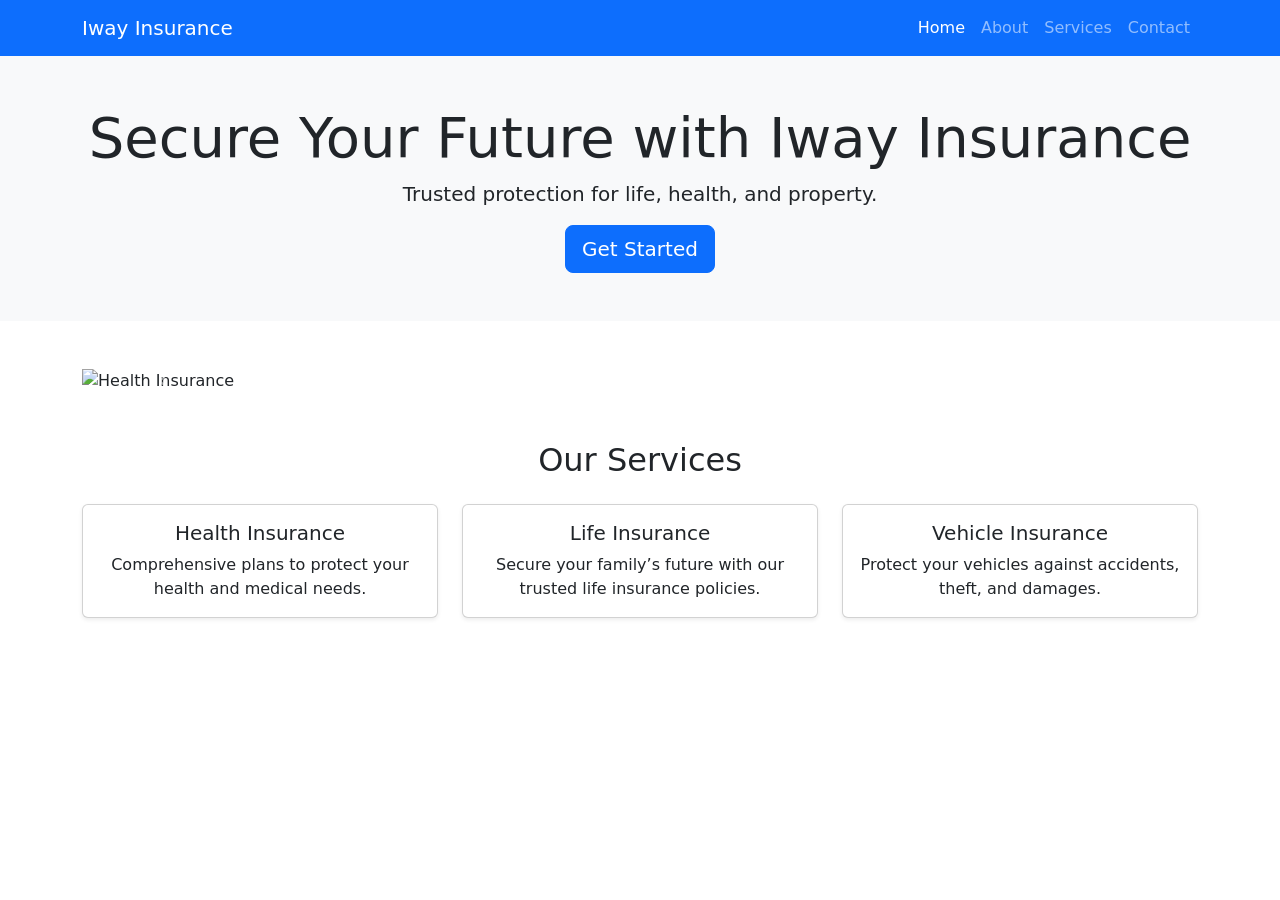
==== index.html @ 23e6f299 "Update index.html" ====
<!DOCTYPE html>
<html lang="en">

<head>
  <meta charset="UTF-8" />
  <meta name="viewport" content="width=device-width, initial-scale=1.0" />
  <title>Iway Insurance</title>
  <link href="https://cdn.jsdelivr.net/npm/bootstrap@5.3.2/dist/css/bootstrap.min.css" rel="stylesheet" />
</head>

<body>

  <!-- Navbar -->
  <nav class="navbar navbar-expand-lg navbar-dark bg-primary">
    <div class="container">
      <a class="navbar-brand" href="#">Iway Insurance</a>
      <button class="navbar-toggler" type="button" data-bs-toggle="collapse" data-bs-target="#navbarNav">
        <span class="navbar-toggler-icon"></span>
      </button>
      <div class="collapse navbar-collapse" id="navbarNav">
        <ul class="navbar-nav ms-auto">
          <li class="nav-item"><a class="nav-link active" href="#">Home</a></li>
          <li class="nav-item"><a class="nav-link" href="#">About</a></li>
          <li class="nav-item"><a class="nav-link" href="#">Services</a></li>
          <li class="nav-item"><a class="nav-link" href="#">Contact</a></li>
        </ul>
      </div>
    </div>
  </nav>

  <!-- Hero Section -->
  <header class="bg-light py-5 text-center">
    <div class="container">
      <h1 class="display-4">Secure Your Future with Iway Insurance</h1>
      <p class="lead">Trusted protection for life, health, and property.</p>
      <a href="#" class="btn btn-primary btn-lg">Get Started</a>
    </div>
  </header>

  <!-- Image Slider (Carousel) -->
  <section class="container my-5">
    <div id="insuranceCarousel" class="carousel slide" data-bs-ride="carousel">
      <div class="carousel-inner">
        <div class="carousel-item active">
          <img src="https://via.placeholder.com/1200x400?text=Health+Insurance" class="d-block w-100"
            alt="Health Insurance">
        </div>
        <div class="carousel-item">
          <img src="https://via.placeholder.com/1200x400?text=Life+Insurance" class="d-block w-100"
            alt="Life Insurance">
        </div>
        <div class="carousel-item">
          <img src="https://via.placeholder.com/1200x400?text=Vehicle+Insurance" class="d-block w-100"
            alt="Vehicle Insurance">
        </div>
      </div>
      <button class="carousel-control-prev" type="button" data-bs-target="#insuranceCarousel" data-bs-slide="prev">
        <span class="carousel-control-prev-icon"></span>
      </button>
      <button class="carousel-control-next" type="button" data-bs-target="#insuranceCarousel" data-bs-slide="next">
        <span class="carousel-control-next-icon"></span>
      </button>
    </div>
  </section>

  <!-- Services Section -->
  <section class="container my-5">
    <h2 class="text-center mb-4">Our Services</h2>
    <div class="row">
      <div class="col-md-4 mb-3">
        <div class="card shadow-sm h-100">
          <div class="card-body text-center">
            <h5 class="card-title">Health Insurance</h5>
            <p class="card-text">Comprehensive plans to protect your health and medical needs.</p>
          </div>
        </div>
      </div>
      <div class="col-md-4 mb-3">
        <div class="card shadow-sm h-100">
          <div class="card-body text-center">
            <h5 class="card-title">Life Insurance</h5>
            <p class="card-text">Secure your family’s future with our trusted life insurance policies.</p>
          </div>
        </div>
      </div>
      <div class="col-md-4 mb-3">
        <div class="card shadow-sm h-100">
          <div class="card-body text-center">
            <h5 class="card-title">Vehicle Insurance</h5>
            <p class="card-text">Protect your vehicles against accidents, theft, and damages.</p>
          </div>
        </div>
      </div>
    </div>
  </section>

  <!-- Bootstrap JS -->
  <script src="https://cdn.jsdelivr.net/npm/bootstrap@5.3.2/dist/js/bootstrap.bundle.min.js"></script>
</body>

</html>
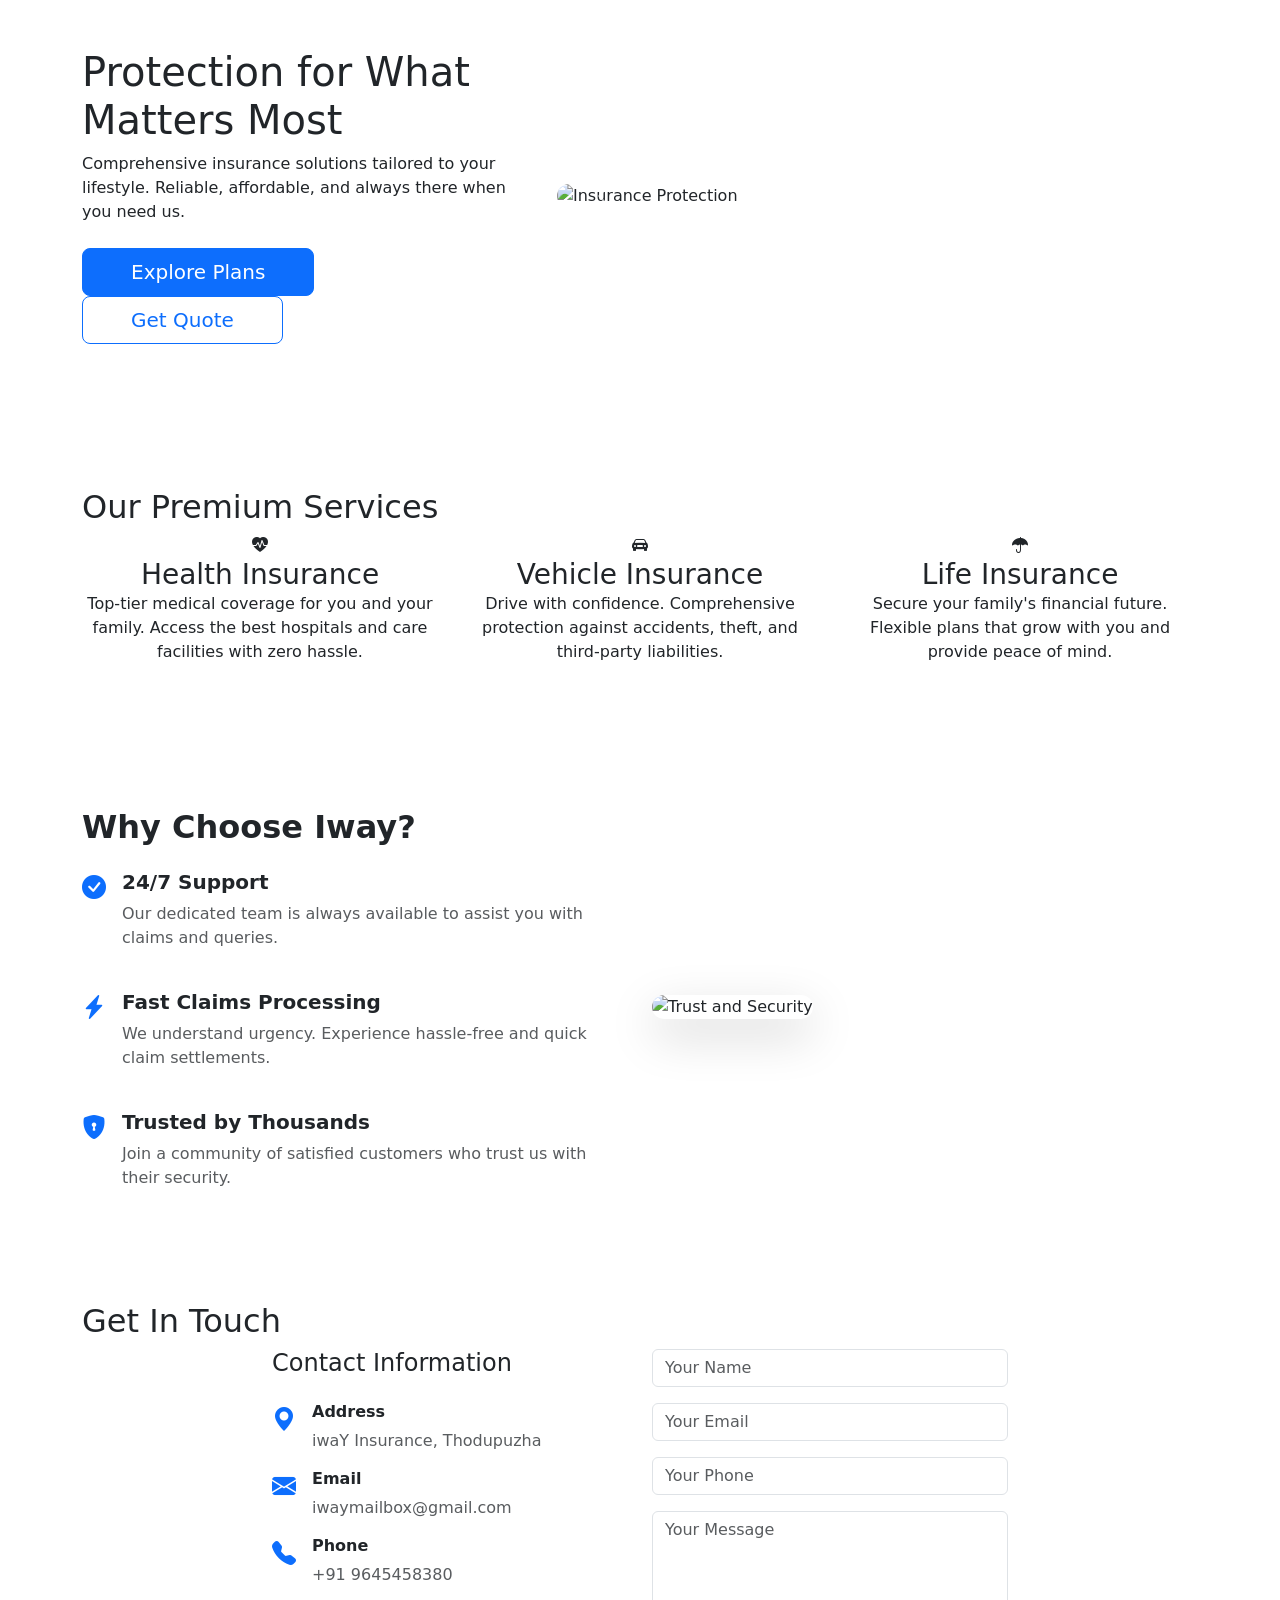
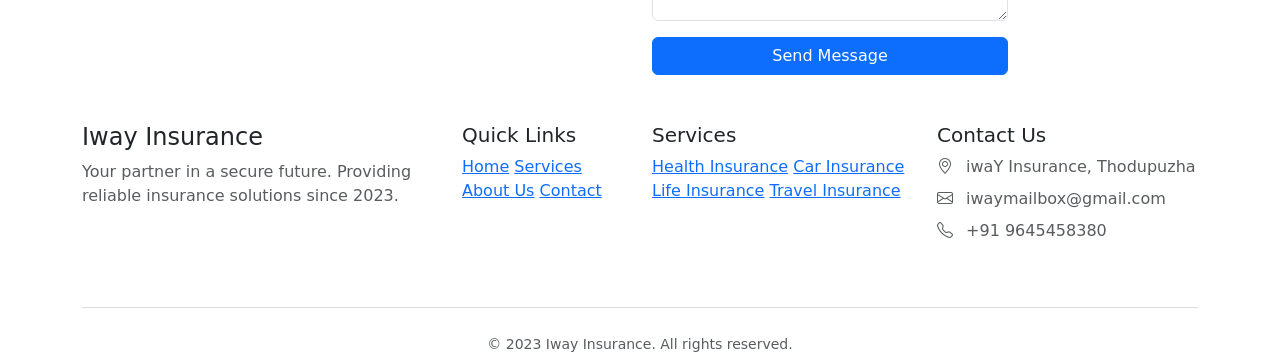
==== commit 1134cdc4: "Add files via upload" ====
--- a/index.html
+++ b/index.html
@@ -2,100 +2,333 @@
 <html lang="en">
 
 <head>
-  <meta charset="UTF-8" />
-  <meta name="viewport" content="width=device-width, initial-scale=1.0" />
-  <title>Iway Insurance</title>
-  <link href="https://cdn.jsdelivr.net/npm/bootstrap@5.3.2/dist/css/bootstrap.min.css" rel="stylesheet" />
+    <meta charset="UTF-8" />
+    <meta name="viewport" content="width=device-width, initial-scale=1.0" />
+    <title>Iway Insurance | Secure Your Future</title>
+    <!-- Bootstrap CSS -->
+    <link href="https://cdn.jsdelivr.net/npm/bootstrap@5.3.2/dist/css/bootstrap.min.css" rel="stylesheet">
+    <!-- Bootstrap Icons -->
+    <link rel="stylesheet" href="https://cdn.jsdelivr.net/npm/bootstrap-icons@1.11.1/font/bootstrap-icons.css">
+    <!-- Custom CSS -->
+    <link rel="stylesheet" href="css/styles.css">
 </head>
 
 <body>
-
-  <!-- Navbar -->
-  <nav class="navbar navbar-expand-lg navbar-dark bg-primary">
-    <div class="container">
-      <a class="navbar-brand" href="#">Iway Insurance</a>
-      <button class="navbar-toggler" type="button" data-bs-toggle="collapse" data-bs-target="#navbarNav">
-        <span class="navbar-toggler-icon"></span>
-      </button>
-      <div class="collapse navbar-collapse" id="navbarNav">
-        <ul class="navbar-nav ms-auto">
-          <li class="nav-item"><a class="nav-link active" href="#">Home</a></li>
-          <li class="nav-item"><a class="nav-link" href="#">About</a></li>
-          <li class="nav-item"><a class="nav-link" href="#">Services</a></li>
-          <li class="nav-item"><a class="nav-link" href="#">Contact</a></li>
-        </ul>
-      </div>
-    </div>
-  </nav>
-
-  <!-- Hero Section -->
-  <header class="bg-light py-5 text-center">
-    <div class="container">
-      <h1 class="display-4">Secure Your Future with Iway Insurance</h1>
-      <p class="lead">Trusted protection for life, health, and property.</p>
-      <a href="#" class="btn btn-primary btn-lg">Get Started</a>
-    </div>
-  </header>
-
-  <!-- Image Slider (Carousel) -->
-  <section class="container my-5">
-    <div id="insuranceCarousel" class="carousel slide" data-bs-ride="carousel">
-      <div class="carousel-inner">
-        <div class="carousel-item active">
-          <img src="https://via.placeholder.com/1200x400?text=Health+Insurance" class="d-block w-100"
-            alt="Health Insurance">
-        </div>
-        <div class="carousel-item">
-          <img src="https://via.placeholder.com/1200x400?text=Life+Insurance" class="d-block w-100"
-            alt="Life Insurance">
-        </div>
-        <div class="carousel-item">
-          <img src="https://via.placeholder.com/1200x400?text=Vehicle+Insurance" class="d-block w-100"
-            alt="Vehicle Insurance">
-        </div>
-      </div>
-      <button class="carousel-control-prev" type="button" data-bs-target="#insuranceCarousel" data-bs-slide="prev">
-        <span class="carousel-control-prev-icon"></span>
-      </button>
-      <button class="carousel-control-next" type="button" data-bs-target="#insuranceCarousel" data-bs-slide="next">
-        <span class="carousel-control-next-icon"></span>
-      </button>
-    </div>
-  </section>
-
-  <!-- Services Section -->
-  <section class="container my-5">
-    <h2 class="text-center mb-4">Our Services</h2>
-    <div class="row">
-      <div class="col-md-4 mb-3">
-        <div class="card shadow-sm h-100">
-          <div class="card-body text-center">
-            <h5 class="card-title">Health Insurance</h5>
-            <p class="card-text">Comprehensive plans to protect your health and medical needs.</p>
-          </div>
-        </div>
-      </div>
-      <div class="col-md-4 mb-3">
-        <div class="card shadow-sm h-100">
-          <div class="card-body text-center">
-            <h5 class="card-title">Life Insurance</h5>
-            <p class="card-text">Secure your family’s future with our trusted life insurance policies.</p>
-          </div>
-        </div>
-      </div>
-      <div class="col-md-4 mb-3">
-        <div class="card shadow-sm h-100">
-          <div class="card-body text-center">
-            <h5 class="card-title">Vehicle Insurance</h5>
-            <p class="card-text">Protect your vehicles against accidents, theft, and damages.</p>
-          </div>
-        </div>
-      </div>
-    </div>
-  </section>
-
-  <!-- Bootstrap JS -->
-  <script src="https://cdn.jsdelivr.net/npm/bootstrap@5.3.2/dist/js/bootstrap.bundle.min.js"></script>
+    <!-- Navbar -->
+    <nav class="navbar navbar-expand-lg navbar-dark fixed-top">
+        <div class="container">
+            <a class="navbar-brand d-flex align-items-center" href="#">
+                <!-- <img src="assets/logo2.jpeg" alt="Iway Insurance Logo" class="logo-img me-2" width="55" height="55"> -->
+                <span class="brand-text">iwaY Insurance</span>
+            </a>
+            <button class="navbar-toggler" type="button" data-bs-toggle="collapse" data-bs-target="#navbarNav"
+                aria-controls="navbarNav" aria-expanded="false" aria-label="Toggle navigation">
+                <span class="navbar-toggler-icon"></span>
+            </button>
+            <div class="collapse navbar-collapse" id="navbarNav">
+                <ul class="navbar-nav ms-auto">
+                    <li class="nav-item">
+                        <a class="nav-link active" href="#home">Home</a>
+                    </li>
+                    <li class="nav-item">
+                        <a class="nav-link" href="#services">Services</a>
+                    </li>
+                    <li class="nav-item">
+                        <a class="nav-link" href="#about">About</a>
+                    </li>
+                    <li class="nav-item">
+                        <a class="nav-link" href="#contact">Contact</a>
+                    </li>
+                    <li class="nav-item">
+                        <a class="nav-link btn btn-primary ms-2 px-4" href="#contact">Get Quote</a>
+                    </li>
+                </ul>
+            </div>
+        </div>
+    </nav>
+
+    <!-- Hero Section -->
+    <header id="home" class="hero-section">
+        <div class="container py-5">
+            <div class="row align-items-center">
+                <div class="col-lg-5 mb-5 mb-lg-0">
+                    <h1 class="hero-title">Protection for What Matters Most</h1>
+                    <p class="hero-subtitle">Comprehensive insurance solutions tailored to your lifestyle. Reliable,
+                        affordable, and always there when you need us.</p>
+                    <div class="hero-btn mt-4">
+                        <a href="#services" class="btn btn-primary btn-lg px-5 me-3">Explore Plans</a>
+                        <a href="#contact" class="btn btn-outline-primary btn-lg px-5">Get Quote</a>
+                    </div>
+                </div>
+                <div class="col-lg-7">
+                    <div id="heroCarousel" class="carousel slide carousel-fade" data-bs-ride="carousel"
+                        data-bs-interval="5000">
+                        <div class="carousel-inner rounded-4 hero-carousel-shadow">
+                            <div class="carousel-item active">
+                                <img src="assets/img1.jpeg" class="d-block w-100 carousel-image"
+                                    alt="Insurance Protection">
+                            </div>
+                            <div class="carousel-item">
+                                <img src="assets/img2.jpeg" class="d-block w-100 carousel-image" alt="Secure Future">
+                            </div>
+                            <div class="carousel-item">
+                                <img src="assets/img3.jpg" class="d-block w-100 carousel-image"
+                                    alt="Insurance Coverage">
+                            </div>
+                        </div>
+
+                        <!-- Carousel Controls -->
+                        <button class="carousel-control-prev" type="button" data-bs-target="#heroCarousel"
+                            data-bs-slide="prev">
+                            <span class="carousel-control-prev-icon" aria-hidden="true"></span>
+                            <span class="visually-hidden">Previous</span>
+                        </button>
+                        <button class="carousel-control-next" type="button" data-bs-target="#heroCarousel"
+                            data-bs-slide="next">
+                            <span class="carousel-control-next-icon" aria-hidden="true"></span>
+                            <span class="visually-hidden">Next</span>
+                        </button>
+                    </div>
+                </div>
+            </div>
+        </div>
+    </header>
+
+    <!-- Services Section -->
+    <section id="services" class="py-5">
+        <div class="container my-5">
+            <h2 class="section-title">Our Premium Services</h2>
+            <div class="row g-4">
+                <div class="col-md-4">
+                    <div class="service-card text-center">
+                        <div class="card-icon">
+                            <i class="bi bi-heart-pulse-fill"></i>
+                        </div>
+                        <h3 class="card-title">Health Insurance</h3>
+                        <p class="card-text">Top-tier medical coverage for you and your family. Access the best
+                            hospitals and care facilities with zero hassle.</p>
+                    </div>
+                </div>
+                <div class="col-md-4">
+                    <div class="service-card text-center">
+                        <div class="card-icon">
+                            <i class="bi bi-car-front-fill"></i>
+                        </div>
+                        <h3 class="card-title">Vehicle Insurance</h3>
+                        <p class="card-text">Drive with confidence. Comprehensive protection against accidents, theft,
+                            and third-party liabilities.</p>
+                    </div>
+                </div>
+                <div class="col-md-4">
+                    <div class="service-card text-center">
+                        <div class="card-icon">
+                            <i class="bi bi-umbrella-fill"></i>
+                        </div>
+                        <h3 class="card-title">Life Insurance</h3>
+                        <p class="card-text">Secure your family's financial future. Flexible plans that grow with you
+                            and provide peace of mind.</p>
+                    </div>
+                </div>
+            </div>
+        </div>
+    </section>
+
+    <!-- Features/Trust Section -->
+    <section id="about" class="py-5 bg-white">
+        <div class="container">
+            <div class="row align-items-center">
+                <div class="col-lg-6 mb-4 mb-lg-0">
+                    <h2 class="fw-bold mb-4" style="color: var(--primary-color);">Why Choose Iway?</h2>
+                    <div class="d-flex mb-4">
+                        <div class="flex-shrink-0">
+                            <i class="bi bi-check-circle-fill text-primary fs-4"></i>
+                        </div>
+                        <div class="ms-3">
+                            <h5 class="fw-bold">24/7 Support</h5>
+                            <p class="text-muted">Our dedicated team is always available to assist you with claims and
+                                queries.</p>
+                        </div>
+                    </div>
+                    <div class="d-flex mb-4">
+                        <div class="flex-shrink-0">
+                            <i class="bi bi-lightning-charge-fill text-primary fs-4"></i>
+                        </div>
+                        <div class="ms-3">
+                            <h5 class="fw-bold">Fast Claims Processing</h5>
+                            <p class="text-muted">We understand urgency. Experience hassle-free and quick claim
+                                settlements.</p>
+                        </div>
+                    </div>
+                    <div class="d-flex">
+                        <div class="flex-shrink-0">
+                            <i class="bi bi-shield-lock-fill text-primary fs-4"></i>
+                        </div>
+                        <div class="ms-3">
+                            <h5 class="fw-bold">Trusted by Thousands</h5>
+                            <p class="text-muted">Join a community of satisfied customers who trust us with their
+                                security.</p>
+                        </div>
+                    </div>
+                </div>
+                <div class="col-lg-6">
+                    <img src="assets/img3.jpg" class="img-fluid rounded-4 shadow-lg" alt="Trust and Security">
+                </div>
+            </div>
+        </div>
+    </section>
+
+    <!-- Contact Section -->
+    <section id="contact" class="py-5">
+        <div class="container">
+            <h2 class="section-title">Get In Touch</h2>
+            <div class="row justify-content-center">
+                <div class="col-lg-8">
+                    <div class="contact-card">
+                        <div class="row g-4">
+                            <div class="col-md-6">
+                                <div class="contact-info">
+                                    <h4 class="mb-4">Contact Information</h4>
+                                    <div class="d-flex mb-3">
+                                        <i class="bi bi-geo-alt-fill me-3 fs-4 text-primary"></i>
+                                        <div>
+                                            <h6 class="fw-bold">Address</h6>
+                                            <p class="text-muted mb-0">iwaY Insurance, Thodupuzha</p>
+                                        </div>
+                                    </div>
+                                    <div class="d-flex mb-3">
+                                        <i class="bi bi-envelope-fill me-3 fs-4 text-primary"></i>
+                                        <div>
+                                            <h6 class="fw-bold">Email</h6>
+                                            <p class="text-muted mb-0">iwaymailbox@gmail.com</p>
+                                        </div>
+                                    </div>
+                                    <div class="d-flex">
+                                        <i class="bi bi-telephone-fill me-3 fs-4 text-primary"></i>
+                                        <div>
+                                            <h6 class="fw-bold">Phone</h6>
+                                            <p class="text-muted mb-0">+91 9645458380</p>
+                                        </div>
+                                    </div>
+                                </div>
+                            </div>
+                            <div class="col-md-6">
+                                <form class="contact-form">
+                                    <div class="mb-3">
+                                        <input type="text" class="form-control" placeholder="Your Name" required>
+                                    </div>
+                                    <div class="mb-3">
+                                        <input type="email" class="form-control" placeholder="Your Email" required>
+                                    </div>
+                                    <div class="mb-3">
+                                        <input type="tel" class="form-control" placeholder="Your Phone">
+                                    </div>
+                                    <div class="mb-3">
+                                        <textarea class="form-control" rows="4" placeholder="Your Message"
+                                            required></textarea>
+                                    </div>
+                                    <button type="submit" class="btn btn-primary w-100">Send Message</button>
+                                </form>
+                            </div>
+                        </div>
+                    </div>
+                </div>
+            </div>
+        </div>
+    </section>
+
+    <!-- Footer -->
+    <footer>
+        <div class="container">
+            <div class="row">
+                <div class="col-md-4 mb-4">
+                    <h4 class="footer-heading">Iway Insurance</h4>
+                    <p class="text-muted">Your partner in a secure future. Providing reliable insurance solutions since
+                        2023.</p>
+                    <div class="d-flex gap-3 mt-3">
+                        <a href="#" class="text-white fs-5"><i class="bi bi-facebook"></i></a>
+                        <a href="#" class="text-white fs-5"><i class="bi bi-twitter-x"></i></a>
+                        <a href="#" class="text-white fs-5"><i class="bi bi-instagram"></i></a>
+                        <a href="#" class="text-white fs-5"><i class="bi bi-linkedin"></i></a>
+                    </div>
+                </div>
+                <div class="col-md-2 mb-4">
+                    <h5 class="footer-heading">Quick Links</h5>
+                    <a href="#home" class="footer-link">Home</a>
+                    <a href="#services" class="footer-link">Services</a>
+                    <a href="#about" class="footer-link">About Us</a>
+                    <a href="#contact" class="footer-link">Contact</a>
+                </div>
+                <div class="col-md-3 mb-4">
+                    <h5 class="footer-heading">Services</h5>
+                    <a href="#" class="footer-link">Health Insurance</a>
+                    <a href="#" class="footer-link">Car Insurance</a>
+                    <a href="#" class="footer-link">Life Insurance</a>
+                    <a href="#" class="footer-link">Travel Insurance</a>
+                </div>
+                <div class="col-md-3 mb-4">
+                    <h5 class="footer-heading">Contact Us</h5>
+                    <p class="text-muted mb-2"><i class="bi bi-geo-alt me-2"></i> iwaY Insurance, Thodupuzha</p>
+                    <p class="text-muted mb-2"><i class="bi bi-envelope me-2"></i> iwaymailbox@gmail.com</p>
+                    <p class="text-muted"><i class="bi bi-telephone me-2"></i> +91 9645458380</p>
+                </div>
+            </div>
+            <hr class="border-secondary my-4">
+            <div class="text-center text-muted">
+                <small>&copy; 2023 Iway Insurance. All rights reserved.</small>
+            </div>
+        </div>
+    </footer>
+
+    <!-- Bootstrap JS -->
+    <script src="https://cdn.jsdelivr.net/npm/bootstrap@5.3.2/dist/js/bootstrap.bundle.min.js"></script>
+    <!-- Smooth Scroll & Navbar Scroll Effect -->
+    <script>
+        // Smooth scrolling
+        document.querySelectorAll('a[href^="#"]').forEach(anchor => {
+            anchor.addEventListener('click', function (e) {
+                e.preventDefault();
+                const target = document.querySelector(this.getAttribute('href'));
+                if (target) {
+                    target.scrollIntoView({
+                        behavior: 'smooth',
+                        block: 'start'
+                    });
+                }
+            });
+        });
+
+        // Navbar scroll effect
+        window.addEventListener('scroll', function () {
+            const navbar = document.querySelector('.navbar');
+            if (window.scrollY > 50) {
+                navbar.classList.add('scrolled');
+            } else {
+                navbar.classList.remove('scrolled');
+            }
+        });
+
+        // Active nav link on scroll
+        const sections = document.querySelectorAll('section[id]');
+        const navLinks = document.querySelectorAll('.nav-link');
+
+        window.addEventListener('scroll', () => {
+            let current = '';
+            sections.forEach(section => {
+                const sectionTop = section.offsetTop;
+                const sectionHeight = section.clientHeight;
+                if (pageYOffset >= sectionTop - 200) {
+                    current = section.getAttribute('id');
+                }
+            });
+
+            navLinks.forEach(link => {
+                link.classList.remove('active');
+                if (link.getAttribute('href') === `#${current}`) {
+                    link.classList.add('active');
+                }
+            });
+        });
+    </script>
 </body>
 
-</html>
+</html>
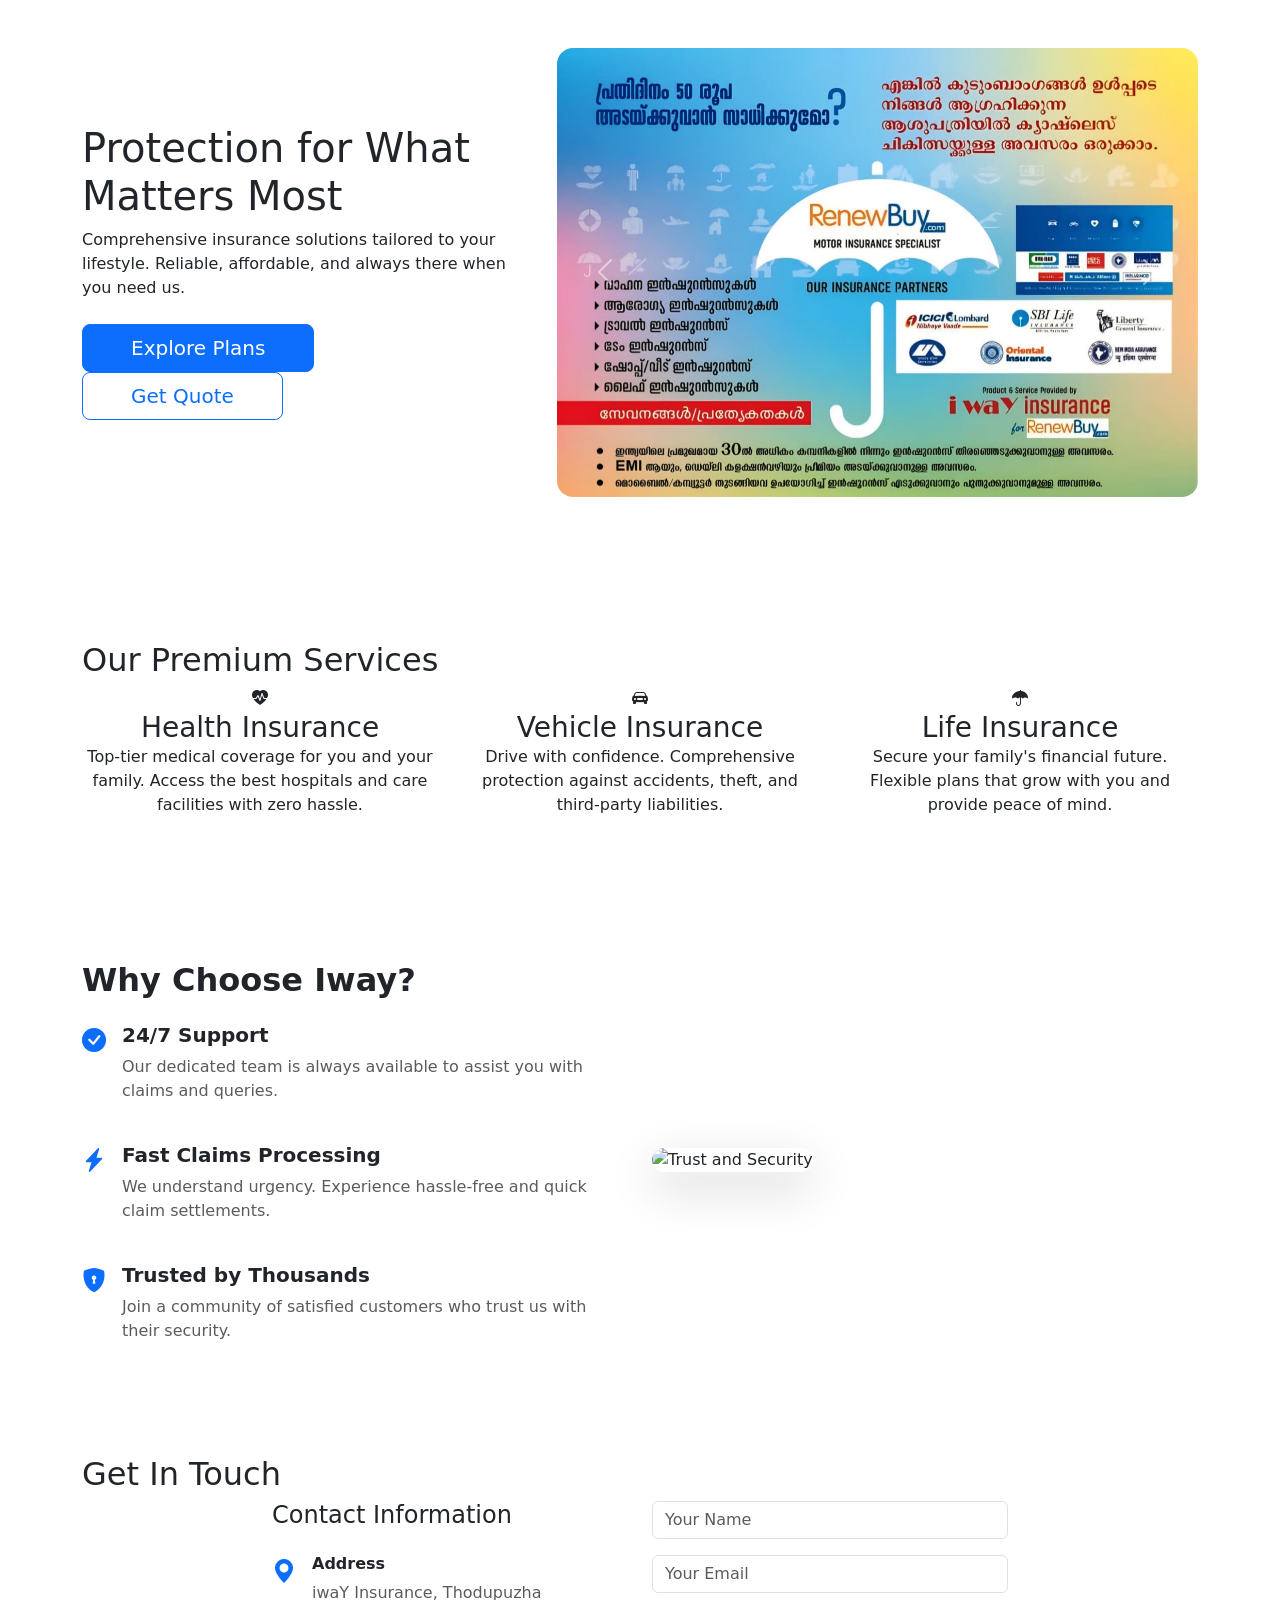
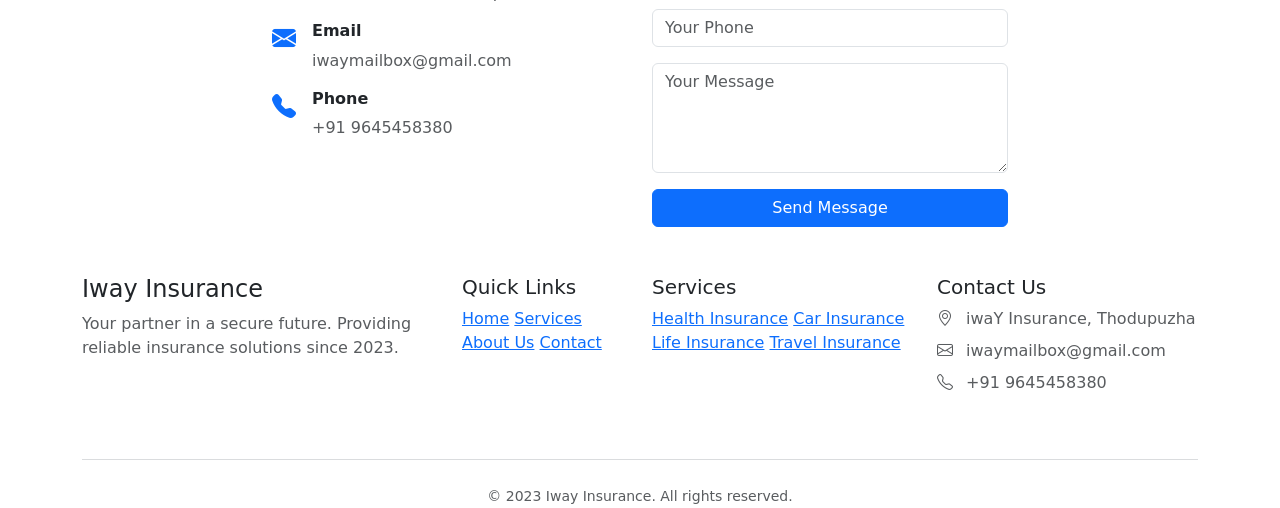
==== commit f2f5fe9a: "Update index.html" ====
--- a/index.html
+++ b/index.html
@@ -65,7 +65,7 @@
                         data-bs-interval="5000">
                         <div class="carousel-inner rounded-4 hero-carousel-shadow">
                             <div class="carousel-item active">
-                                <img src="assets/img1.jpeg" class="d-block w-100 carousel-image"
+                                <img src="img1.jpeg" class="d-block w-100 carousel-image"
                                     alt="Insurance Protection">
                             </div>
                             <div class="carousel-item">
@@ -331,4 +331,5 @@
     </script>
 </body>
 
-</html>+
+</html>
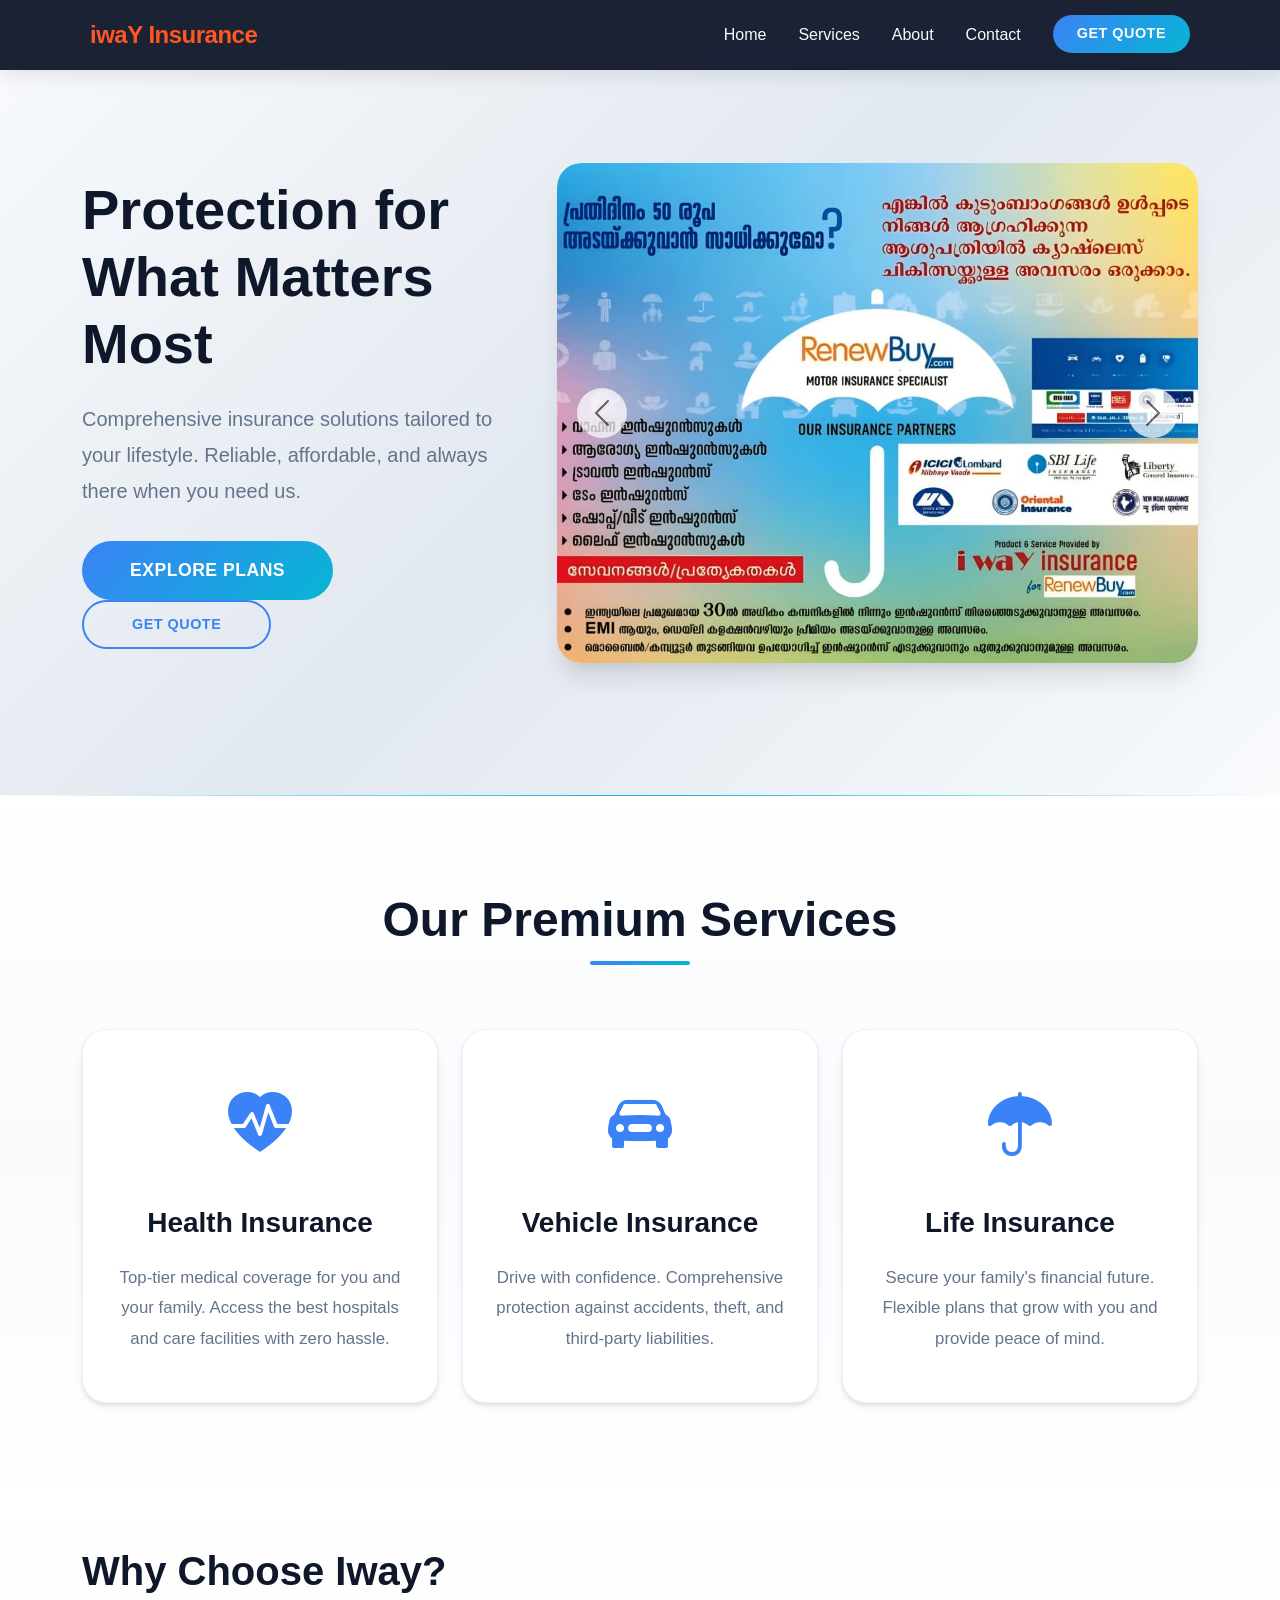
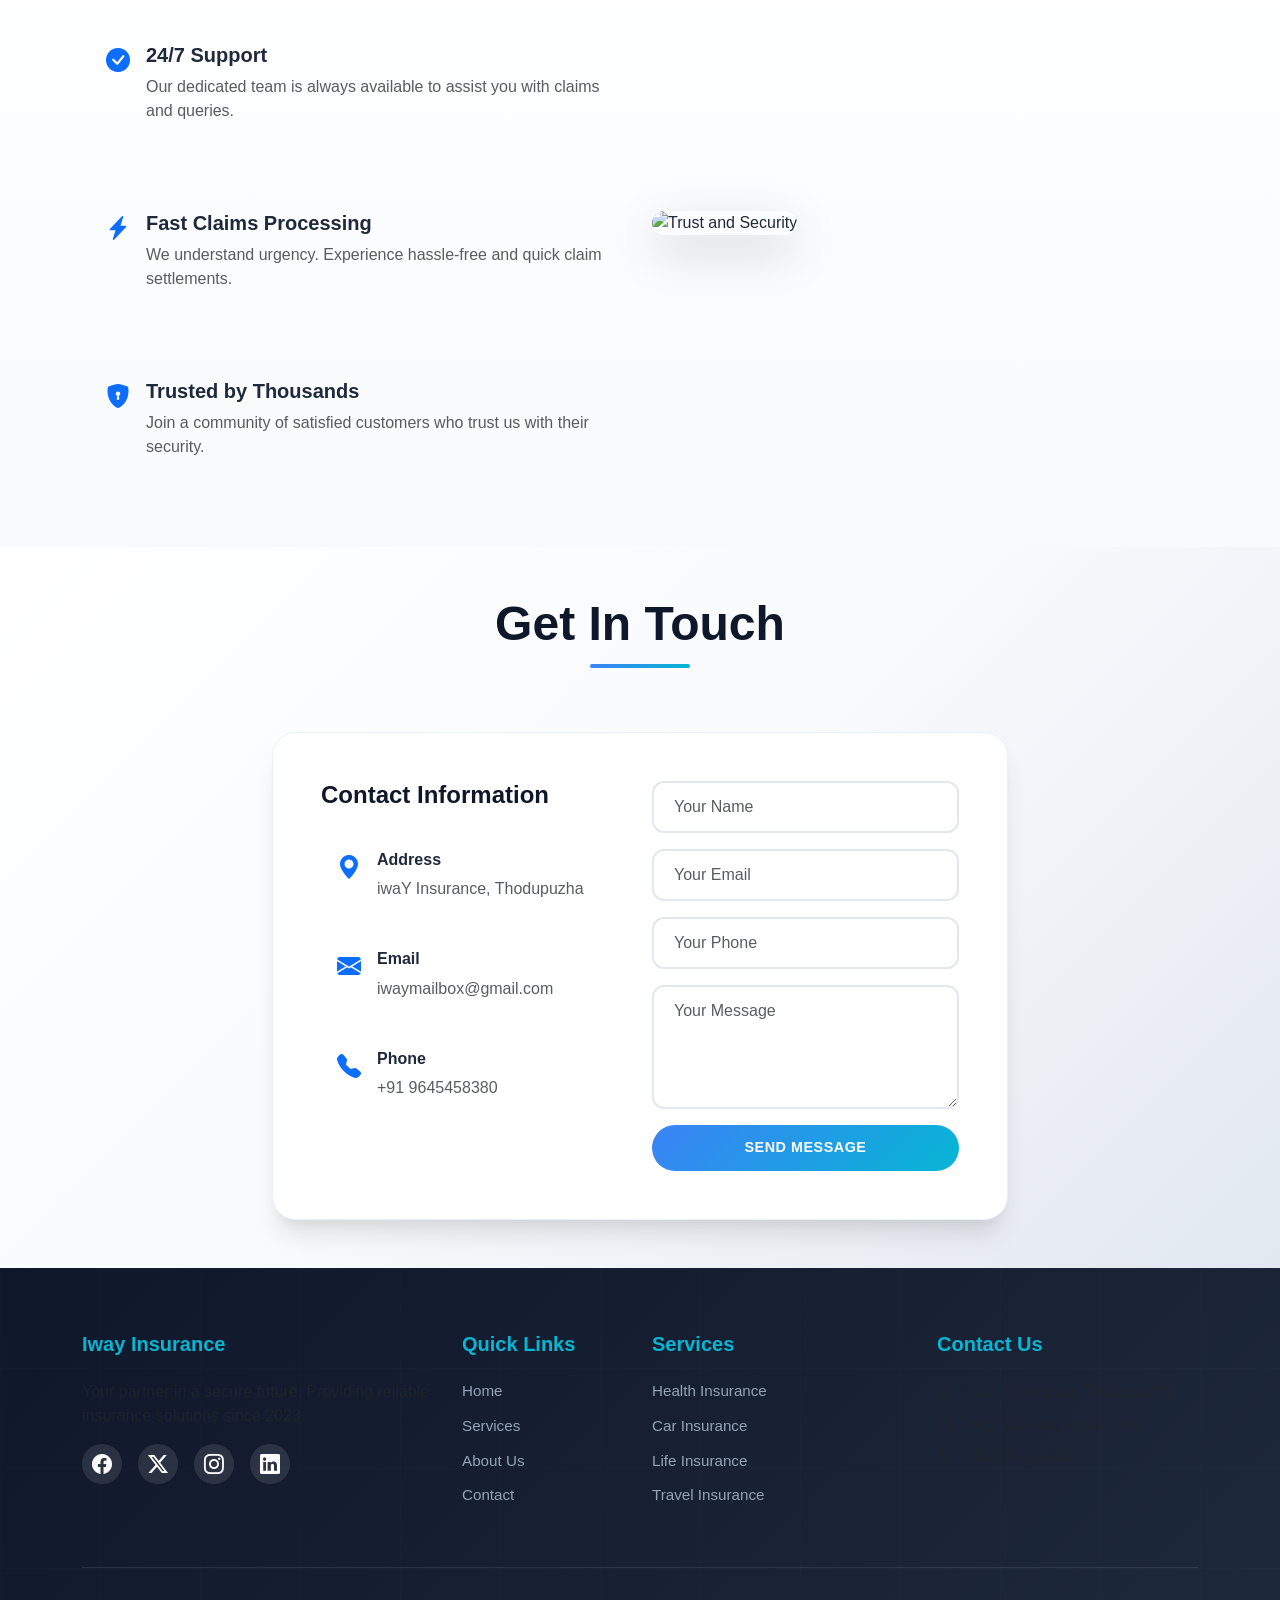
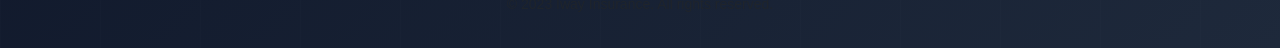
==== commit 27d52250: "Update index.html" ====
--- a/index.html
+++ b/index.html
@@ -10,7 +10,7 @@
     <!-- Bootstrap Icons -->
     <link rel="stylesheet" href="https://cdn.jsdelivr.net/npm/bootstrap-icons@1.11.1/font/bootstrap-icons.css">
     <!-- Custom CSS -->
-    <link rel="stylesheet" href="css/styles.css">
+    <link rel="stylesheet" href="styles.css">
 </head>
 
 <body>
@@ -69,10 +69,10 @@
                                     alt="Insurance Protection">
                             </div>
                             <div class="carousel-item">
-                                <img src="assets/img2.jpeg" class="d-block w-100 carousel-image" alt="Secure Future">
+                                <img src="img2.jpeg" class="d-block w-100 carousel-image" alt="Secure Future">
                             </div>
                             <div class="carousel-item">
-                                <img src="assets/img3.jpg" class="d-block w-100 carousel-image"
+                                <img src="img3.jpg" class="d-block w-100 carousel-image"
                                     alt="Insurance Coverage">
                             </div>
                         </div>
@@ -333,3 +333,5 @@
 
 
 </html>
+
+
--- a/styles.css
+++ b/styles.css
@@ -0,0 +1,758 @@
+/* Google Fonts */
+@import url('https://fonts.googleapis.com/css2?family=Outfit:wght@300;400;500;600;700;800&display=swap');
+
+:root {
+    --primary-color: #0f172a;
+    --secondary-color: #3b82f6;
+    --accent-color: #06b6d4;
+    --text-light: #f8fafc;
+    --text-dark: #1e293b;
+    --glass-bg: rgba(255, 255, 255, 0.1);
+    --glass-border: rgba(255, 255, 255, 0.2);
+    --gradient-primary: linear-gradient(135deg, #0f172a 0%, #1e293b 100%);
+    --gradient-accent: linear-gradient(135deg, #3b82f6 0%, #06b6d4 100%);
+    --shadow-lg: 0 10px 15px -3px rgba(0, 0, 0, 0.1), 0 4px 6px -2px rgba(0, 0, 0, 0.05);
+    --shadow-xl: 0 20px 25px -5px rgba(0, 0, 0, 0.1), 0 10px 10px -5px rgba(0, 0, 0, 0.04);
+}
+
+* {
+    margin: 0;
+    padding: 0;
+    box-sizing: border-box;
+}
+
+body {
+    font-family: 'Outfit', sans-serif;
+    color: var(--text-dark);
+    background-color: #f1f5f9;
+    overflow-x: hidden;
+    padding-top: 100px;
+}
+
+/* Navbar */
+.navbar {
+    background: rgba(15, 23, 42, 0.95) !important;
+    backdrop-filter: blur(12px);
+    box-shadow: 0 4px 20px rgba(0, 0, 0, 0.1);
+    padding: 0.5rem 0;
+    transition: all 0.3s ease;
+    min-height: 70px;
+}
+
+.navbar.scrolled {
+    background: rgba(15, 23, 42, 0.98) !important;
+    box-shadow: 0 10px 30px rgba(0, 0, 0, 0.2);
+    padding: 0.25rem 0;
+    min-height: 60px;
+}
+
+.navbar.scrolled .logo-img {
+    width: 45px;
+    height: 45px;
+}
+
+.navbar.scrolled .brand-text {
+    font-size: 1.5rem;
+}
+
+.logo-img {
+    width: 55px;
+    height: 55px;
+    object-fit: contain;
+    border-radius: 12px;
+    max-width: 100%;
+    display: block;
+    flex-shrink: 0;
+    transition: transform 0.3s ease;
+}
+
+.logo-img:hover {
+    transform: scale(1.05);
+}
+
+.brand-text {
+    font-size: 1.5rem;
+    font-weight: 700;
+    color: #FF5722;
+    font-family: 'Broadway Engraved', 'Broadway', sans-serif;
+    letter-spacing: -0.5px;
+    margin-left: 0.5rem;
+}
+
+.nav-link {
+    color: var(--text-light) !important;
+    font-weight: 500;
+    margin: 0 0.5rem;
+    transition: color 0.3s ease;
+    position: relative;
+}
+
+.nav-link::after {
+    content: '';
+    position: absolute;
+    bottom: -5px;
+    left: 50%;
+    transform: translateX(-50%);
+    width: 0;
+    height: 2px;
+    background: var(--gradient-accent);
+    transition: width 0.3s ease;
+}
+
+.nav-link:hover::after,
+.nav-link.active::after {
+    width: 80%;
+}
+
+.nav-link:hover,
+.nav-link.active {
+    color: var(--accent-color) !important;
+}
+
+.nav-link.btn {
+    border-radius: 50px;
+    padding: 0.5rem 1.5rem !important;
+    margin-left: 1rem !important;
+}
+
+.nav-link.btn::after {
+    display: none;
+}
+
+/* Buttons */
+.btn-primary {
+    background: var(--gradient-accent);
+    border: none;
+    padding: 0.75rem 1.5rem;
+    font-weight: 600;
+    border-radius: 50px;
+    transition: all 0.3s ease;
+    color: white;
+    text-transform: uppercase;
+    letter-spacing: 0.5px;
+    font-size: 0.9rem;
+}
+
+.btn-primary:hover {
+    transform: translateY(-2px);
+    box-shadow: 0 10px 20px rgba(59, 130, 246, 0.4);
+    background: var(--gradient-accent);
+    color: white;
+}
+
+.btn-lg {
+    padding: 1rem 2.5rem;
+    font-size: 1.1rem;
+}
+
+/* Hero Section */
+.hero-section {
+    position: relative;
+    min-height: 85vh;
+    width: 100%;
+    padding: 5rem 0;
+    margin-top: -70px;
+    background: linear-gradient(135deg, #f8fafc 0%, #e2e8f0 50%, #f8fafc 100%);
+    display: flex;
+    align-items: center;
+}
+
+/* Ensure carousel fills container properly */
+#heroCarousel .carousel-inner {
+    height: 100%;
+}
+
+#heroCarousel .carousel-item {
+    height: 500px;
+}
+
+@media (max-width: 992px) {
+    #heroCarousel .carousel-item {
+        height: 400px;
+    }
+}
+
+@media (max-width: 768px) {
+    #heroCarousel .carousel-item {
+        height: 350px;
+    }
+}
+
+@media (max-width: 576px) {
+    #heroCarousel .carousel-item {
+        height: 300px;
+    }
+}
+
+.hero-section .container {
+    position: relative;
+    z-index: 1;
+}
+
+.hero-title {
+    font-size: 3.5rem;
+    font-weight: 800;
+    margin-bottom: 1.5rem;
+    color: var(--primary-color);
+    animation: fadeInUp 1s ease-out;
+    line-height: 1.2;
+}
+
+.hero-subtitle {
+    font-size: 1.25rem;
+    margin-bottom: 2rem;
+    font-weight: 400;
+    color: #64748b;
+    animation: fadeInUp 1s ease-out 0.3s backwards;
+    line-height: 1.8;
+}
+
+.hero-btn {
+    animation: fadeInUp 1s ease-out 0.6s backwards;
+}
+
+/* Carousel Styling */
+#heroCarousel {
+    position: relative;
+    border-radius: 24px;
+    overflow: hidden;
+    box-shadow: var(--shadow-xl);
+}
+
+.hero-carousel-shadow {
+    box-shadow: var(--shadow-xl);
+}
+
+.carousel-inner {
+    border-radius: 24px;
+    overflow: hidden;
+}
+
+.carousel-image {
+    object-fit: cover;
+    object-position: center;
+    height: 500px;
+    width: 100%;
+    border-radius: 24px;
+    transition: transform 0.5s ease;
+}
+
+.carousel-item:hover .carousel-image {
+    transform: scale(1.05);
+}
+
+.carousel-control-prev,
+.carousel-control-next {
+    width: 50px;
+    height: 50px;
+    background: rgba(255, 255, 255, 0.9);
+    border-radius: 50%;
+    top: 50%;
+    transform: translateY(-50%);
+    opacity: 0.8;
+    transition: all 0.3s ease;
+}
+
+.carousel-control-prev {
+    left: 20px;
+}
+
+.carousel-control-next {
+    right: 20px;
+}
+
+.carousel-control-prev:hover,
+.carousel-control-next:hover {
+    opacity: 1;
+    background: white;
+    box-shadow: 0 5px 15px rgba(0, 0, 0, 0.2);
+}
+
+.carousel-control-prev-icon,
+.carousel-control-next-icon {
+    filter: invert(1);
+    opacity: 0.7;
+}
+
+.carousel-control-prev:hover .carousel-control-prev-icon,
+.carousel-control-next:hover .carousel-control-next-icon {
+    opacity: 1;
+}
+
+.btn-outline-primary {
+    border: 2px solid var(--secondary-color);
+    color: var(--secondary-color);
+    background: transparent;
+    border-radius: 50px;
+    padding: 0.75rem 1.5rem;
+    font-weight: 600;
+    transition: all 0.3s ease;
+    text-transform: uppercase;
+    letter-spacing: 0.5px;
+    font-size: 0.9rem;
+}
+
+.btn-outline-primary:hover {
+    background: var(--gradient-accent);
+    border-color: transparent;
+    color: white;
+    transform: translateY(-2px);
+    box-shadow: 0 10px 20px rgba(59, 130, 246, 0.3);
+}
+
+/* Services Section */
+#services {
+    background: linear-gradient(to bottom, #ffffff 0%, #f8fafc 50%, #ffffff 100%);
+    padding: 7rem 0;
+    position: relative;
+}
+
+#services::before {
+    content: '';
+    position: absolute;
+    top: 0;
+    left: 0;
+    right: 0;
+    height: 1px;
+    background: linear-gradient(90deg, transparent, var(--accent-color), transparent);
+}
+
+.section-title {
+    font-size: 3rem;
+    font-weight: 800;
+    margin-bottom: 4rem;
+    color: var(--primary-color);
+    text-align: center;
+    position: relative;
+    padding-bottom: 1rem;
+}
+
+.section-title::after {
+    content: '';
+    position: absolute;
+    bottom: 0;
+    left: 50%;
+    transform: translateX(-50%);
+    width: 100px;
+    height: 4px;
+    background: var(--gradient-accent);
+    border-radius: 2px;
+}
+
+.service-card {
+    background: white;
+    border: none;
+    border-radius: 24px;
+    padding: 3rem 2rem;
+    transition: all 0.4s cubic-bezier(0.175, 0.885, 0.32, 1.275);
+    box-shadow: 0 4px 6px -1px rgba(0, 0, 0, 0.1), 0 2px 4px -1px rgba(0, 0, 0, 0.06);
+    height: 100%;
+    position: relative;
+    overflow: hidden;
+    z-index: 1;
+    cursor: pointer;
+    border: 1px solid rgba(59, 130, 246, 0.1);
+}
+
+.service-card::before {
+    content: '';
+    position: absolute;
+    top: 0;
+    left: 0;
+    width: 100%;
+    height: 100%;
+    background: var(--gradient-accent);
+    opacity: 0;
+    z-index: -1;
+    transition: opacity 0.4s ease;
+}
+
+.service-card:hover {
+    transform: translateY(-15px) scale(1.02);
+    box-shadow: var(--shadow-xl);
+    color: white;
+}
+
+.service-card:hover::before {
+    opacity: 1;
+}
+
+.service-card:hover .card-title,
+.service-card:hover .card-text {
+    color: white;
+}
+
+.card-icon {
+    font-size: 4rem;
+    margin-bottom: 2rem;
+    color: var(--secondary-color);
+    transition: all 0.4s ease;
+    display: inline-block;
+}
+
+.service-card:hover .card-icon {
+    color: white;
+    transform: scale(1.2) rotate(5deg);
+}
+
+.card-title {
+    font-weight: 700;
+    margin-bottom: 1.5rem;
+    color: var(--primary-color);
+    font-size: 1.75rem;
+    transition: color 0.3s ease;
+}
+
+.card-text {
+    color: #64748b;
+    line-height: 1.8;
+    font-size: 1.05rem;
+    transition: color 0.3s ease;
+}
+
+/* About/Features Section */
+#about {
+    padding: 7rem 0;
+    background: linear-gradient(to bottom, #ffffff 0%, #f8fafc 100%);
+    position: relative;
+}
+
+#about h2 {
+    font-size: 2.5rem;
+    font-weight: 800;
+}
+
+#about .d-flex {
+    padding: 1.5rem;
+    border-radius: 16px;
+    transition: all 0.3s ease;
+}
+
+#about .d-flex:hover {
+    background: #f8fafc;
+    transform: translateX(10px);
+}
+
+#about img {
+    transition: transform 0.3s ease, box-shadow 0.3s ease;
+    border-radius: 20px;
+}
+
+#about img:hover {
+    transform: scale(1.03);
+    box-shadow: 0 20px 40px rgba(0, 0, 0, 0.15);
+}
+
+/* Contact Section */
+#contact {
+    padding: 7rem 0;
+    background: linear-gradient(135deg, #ffffff 0%, #f8fafc 50%, #e2e8f0 100%);
+    position: relative;
+}
+
+.contact-card {
+    background: white;
+    border-radius: 24px;
+    padding: 3rem;
+    box-shadow: var(--shadow-xl);
+    border: 1px solid rgba(59, 130, 246, 0.1);
+    transition: transform 0.3s ease, box-shadow 0.3s ease;
+}
+
+.contact-card:hover {
+    transform: translateY(-5px);
+    box-shadow: 0 25px 50px -12px rgba(0, 0, 0, 0.15);
+}
+
+.contact-info h4 {
+    color: var(--primary-color);
+    font-weight: 700;
+    margin-bottom: 2rem;
+}
+
+.contact-info .d-flex {
+    padding: 1rem;
+    border-radius: 12px;
+    transition: all 0.3s ease;
+    margin-bottom: 1rem;
+}
+
+.contact-info .d-flex:hover {
+    background: #f8fafc;
+    transform: translateX(5px);
+}
+
+.contact-form .form-control {
+    border: 2px solid #e2e8f0;
+    border-radius: 12px;
+    padding: 0.75rem 1.25rem;
+    font-size: 1rem;
+    transition: all 0.3s ease;
+}
+
+.contact-form .form-control:focus {
+    border-color: var(--secondary-color);
+    box-shadow: 0 0 0 3px rgba(59, 130, 246, 0.1);
+    outline: none;
+    transform: translateY(-2px);
+}
+
+.contact-form .form-control:hover {
+    border-color: var(--accent-color);
+}
+
+/* Footer */
+footer {
+    background: var(--gradient-primary);
+    color: var(--text-light);
+    padding: 4rem 0 2rem;
+    position: relative;
+    overflow: hidden;
+}
+
+footer::before {
+    content: '';
+    position: absolute;
+    top: 0;
+    left: 0;
+    width: 100%;
+    height: 100%;
+    background: url('data:image/svg+xml,<svg width="100" height="100" xmlns="http://www.w3.org/2000/svg"><defs><pattern id="grid" width="100" height="100" patternUnits="userSpaceOnUse"><path d="M 100 0 L 0 0 0 100" fill="none" stroke="rgba(255,255,255,0.05)" stroke-width="1"/></pattern></defs><rect width="100" height="100" fill="url(%23grid)"/></svg>');
+    opacity: 0.3;
+}
+
+footer .container {
+    position: relative;
+    z-index: 1;
+}
+
+.footer-heading {
+    font-weight: 700;
+    margin-bottom: 1.5rem;
+    color: var(--accent-color);
+    font-size: 1.25rem;
+}
+
+.footer-link {
+    color: #94a3b8;
+    text-decoration: none;
+    display: block;
+    margin-bottom: 0.75rem;
+    transition: all 0.3s ease;
+    font-size: 0.95rem;
+}
+
+.footer-link:hover {
+    color: var(--text-light);
+    transform: translateX(5px);
+}
+
+footer a.text-white {
+    transition: all 0.3s ease;
+    display: inline-flex;
+    align-items: center;
+    justify-content: center;
+    width: 40px;
+    height: 40px;
+    border-radius: 50%;
+    background: rgba(255, 255, 255, 0.1);
+}
+
+footer a.text-white:hover {
+    background: var(--gradient-accent);
+    transform: translateY(-3px);
+    box-shadow: 0 5px 15px rgba(59, 130, 246, 0.3);
+}
+
+/* Animations */
+@keyframes fadeInUp {
+    from {
+        opacity: 0;
+        transform: translateY(30px);
+    }
+
+    to {
+        opacity: 1;
+        transform: translateY(0);
+    }
+}
+
+@keyframes fadeIn {
+    from {
+        opacity: 0;
+    }
+
+    to {
+        opacity: 1;
+    }
+}
+
+/* Smooth Scrolling */
+html {
+    scroll-behavior: smooth;
+}
+
+/* Additional Visual Enhancements */
+.navbar-brand {
+    transition: transform 0.3s ease;
+}
+
+.navbar-brand:hover {
+    transform: scale(1.02);
+}
+
+/* Section Spacing Improvements */
+section {
+    position: relative;
+}
+
+/* Responsive Adjustments */
+@media (max-width: 992px) {
+    .hero-title {
+        font-size: 3rem;
+    }
+
+    .hero-subtitle {
+        font-size: 1.15rem;
+    }
+
+    .section-title {
+        font-size: 2.5rem;
+    }
+
+    .carousel-image {
+        height: 400px;
+    }
+}
+
+@media (max-width: 768px) {
+    body {
+        padding-top: 70px;
+    }
+
+    .hero-section {
+        min-height: auto;
+        padding: 3rem 0;
+        margin-top: -70px;
+    }
+
+    .hero-title {
+        font-size: 2.5rem;
+        text-align: center;
+    }
+
+    .hero-subtitle {
+        font-size: 1.1rem;
+        margin-bottom: 2rem;
+        text-align: center;
+    }
+
+    .hero-btn {
+        text-align: center;
+    }
+
+    .carousel-image {
+        height: 350px;
+    }
+
+    .carousel-control-prev,
+    .carousel-control-next {
+        width: 40px;
+        height: 40px;
+    }
+
+    .carousel-control-prev {
+        left: 10px;
+    }
+
+    .carousel-control-next {
+        right: 10px;
+    }
+
+    .section-title {
+        font-size: 2rem;
+        margin-bottom: 3rem;
+    }
+
+    .service-card {
+        padding: 2rem 1.5rem;
+        margin-bottom: 1.5rem;
+    }
+
+    .card-icon {
+        font-size: 3rem;
+    }
+
+    .contact-card {
+        padding: 2rem 1.5rem;
+    }
+
+    .navbar-brand {
+        font-size: 1.25rem;
+    }
+
+    .logo-img {
+        width: 80px;
+        height: 80px;
+    }
+
+    .brand-text {
+        font-size: 1.5rem;
+    }
+
+    .navbar {
+        min-height: 90px;
+    }
+}
+
+@media (max-width: 576px) {
+    .hero-title {
+        font-size: 2rem;
+    }
+
+    .hero-subtitle {
+        font-size: 1rem;
+    }
+
+    .btn-lg {
+        padding: 0.75rem 1.5rem;
+        font-size: 1rem;
+    }
+
+    .carousel-image {
+        height: 300px;
+    }
+
+    .hero-btn .btn {
+        display: block;
+        width: 100%;
+        margin-bottom: 1rem;
+    }
+
+    .hero-btn .btn:last-child {
+        margin-bottom: 0;
+    }
+}
+
+/* Loading Animation */
+.carousel-item {
+    animation: fadeIn 0.6s ease-in;
+}
+
+/* Scrollbar Styling */
+::-webkit-scrollbar {
+    width: 10px;
+}
+
+::-webkit-scrollbar-track {
+    background: #f1f5f9;
+}
+
+::-webkit-scrollbar-thumb {
+    background: var(--gradient-accent);
+    border-radius: 5px;
+}
+
+::-webkit-scrollbar-thumb:hover {
+    background: var(--secondary-color);
+}
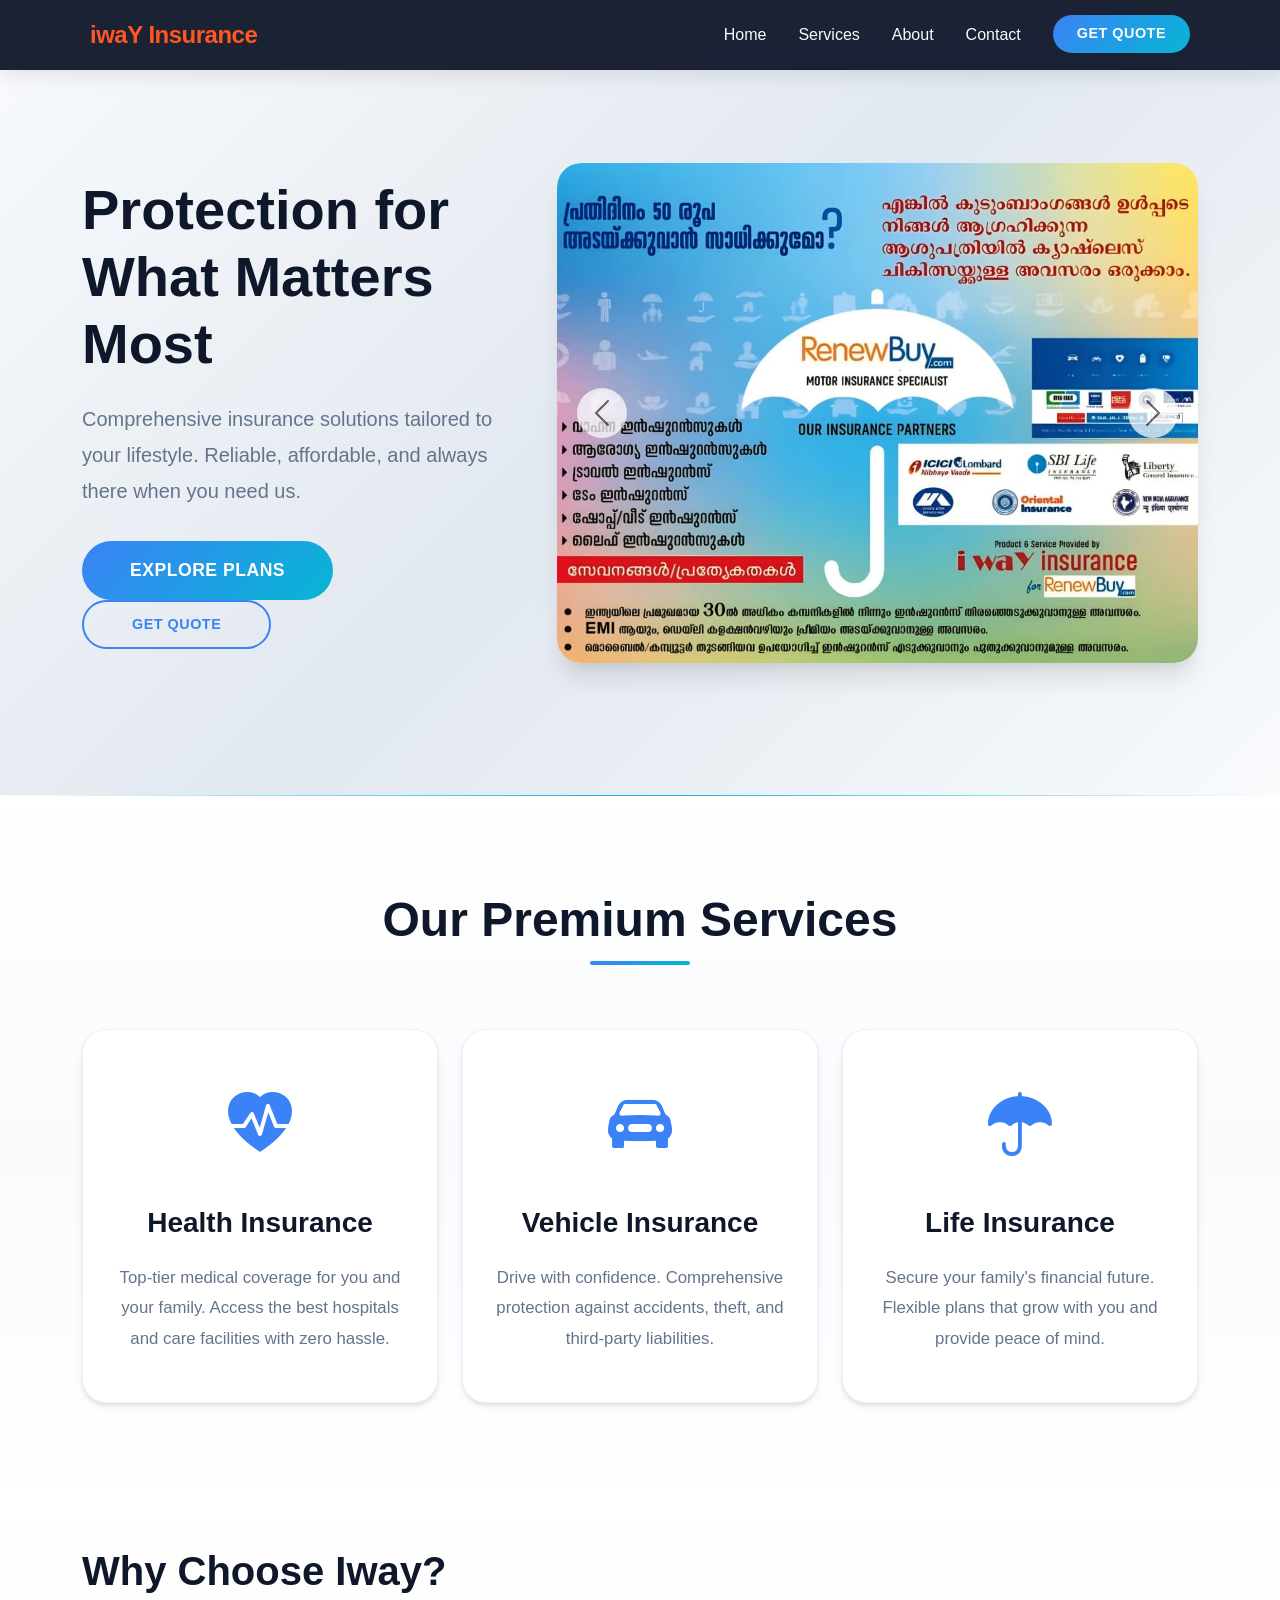
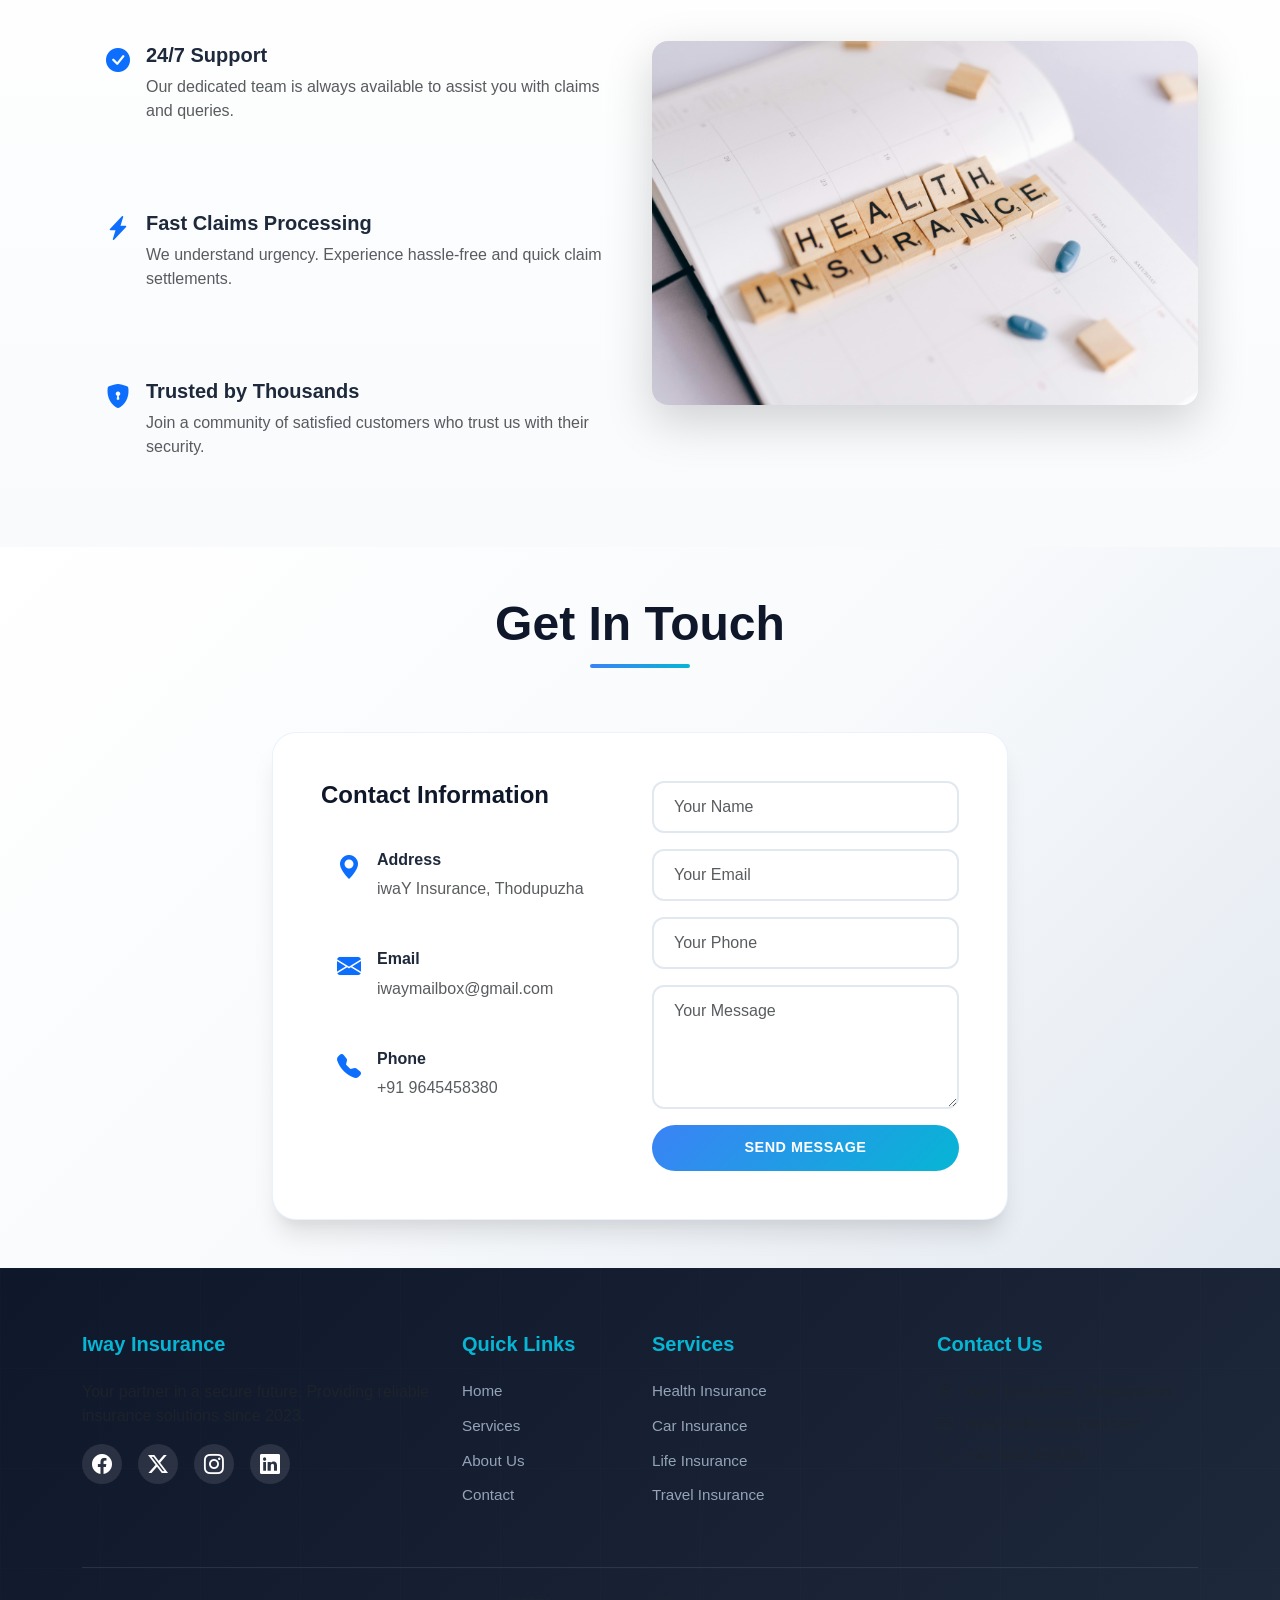
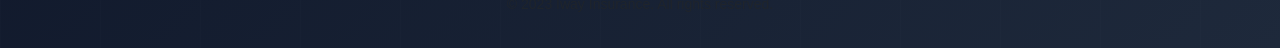
==== commit 84a34587: "Update index.html" ====
--- a/index.html
+++ b/index.html
@@ -171,7 +171,7 @@
                     </div>
                 </div>
                 <div class="col-lg-6">
-                    <img src="assets/img3.jpg" class="img-fluid rounded-4 shadow-lg" alt="Trust and Security">
+                    <img src="img3.jpg" class="img-fluid rounded-4 shadow-lg" alt="Trust and Security">
                 </div>
             </div>
         </div>
@@ -335,3 +335,4 @@
 </html>
 
 
+
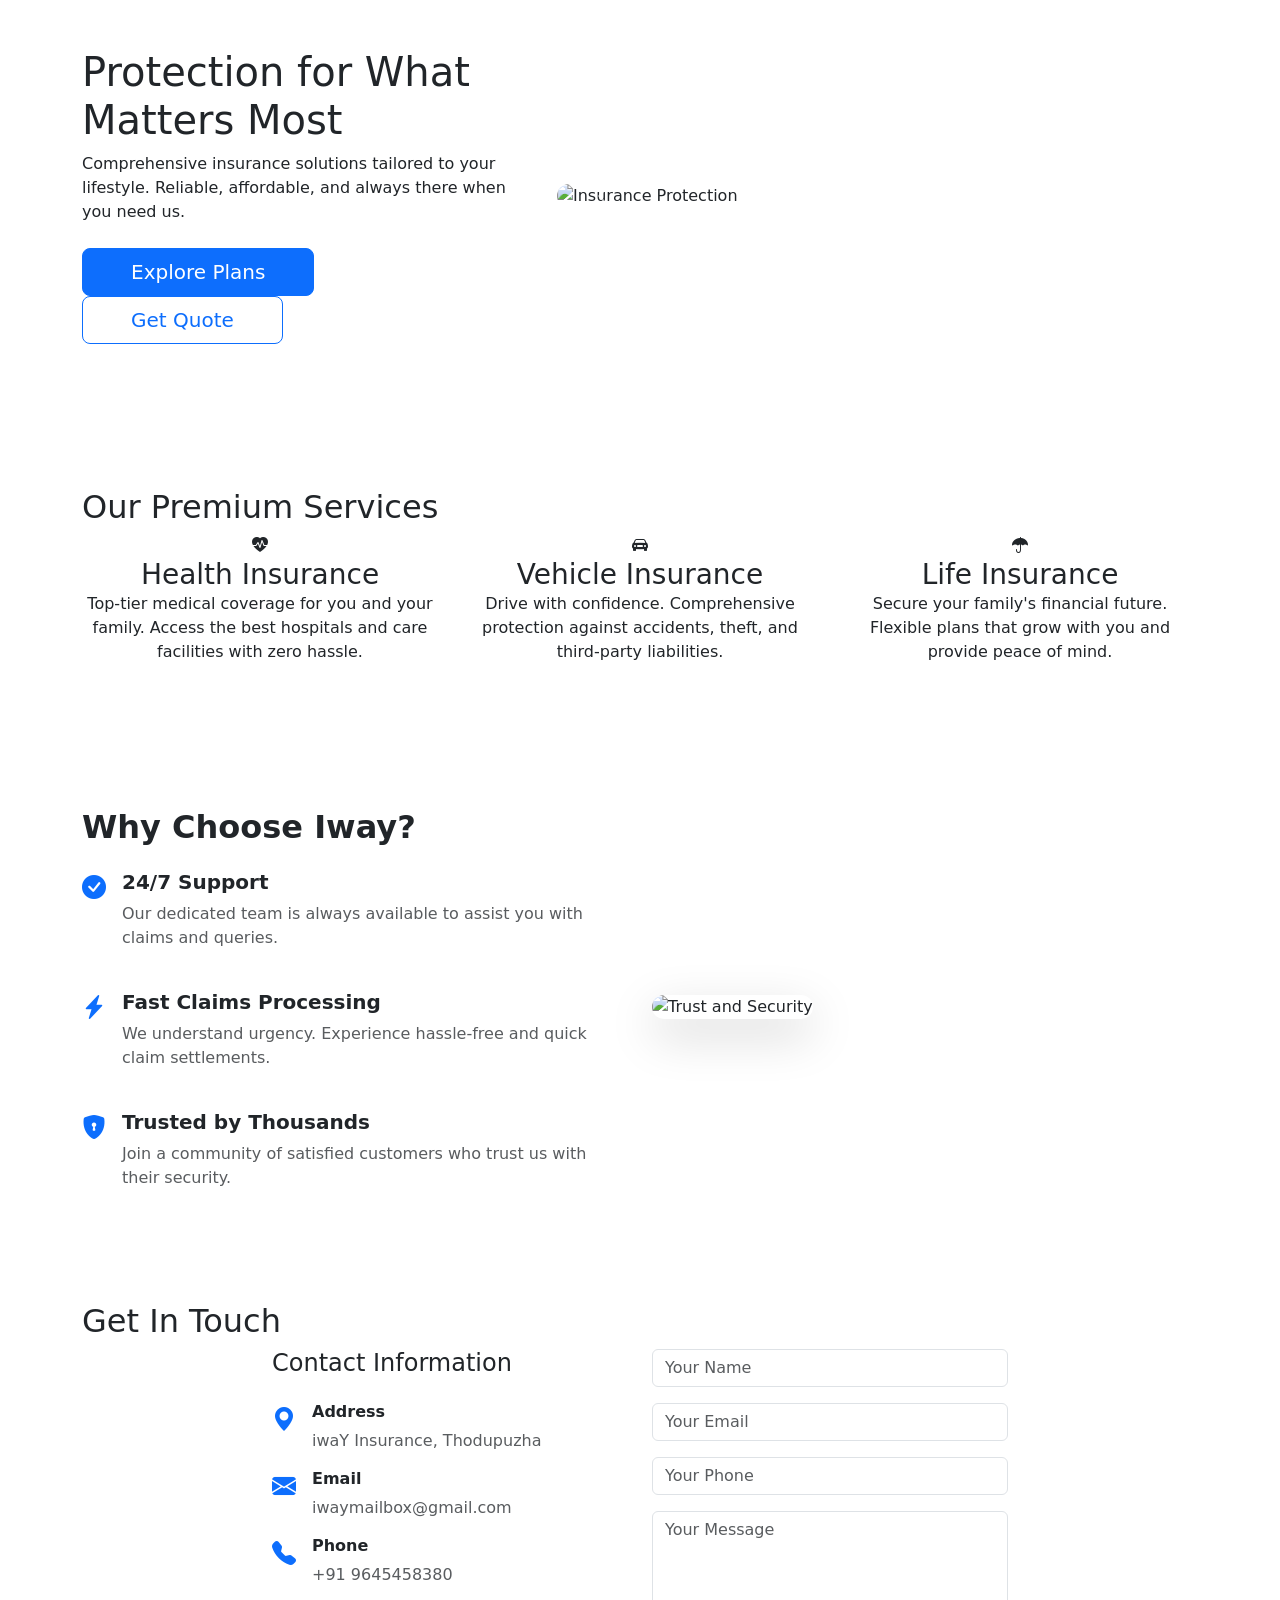
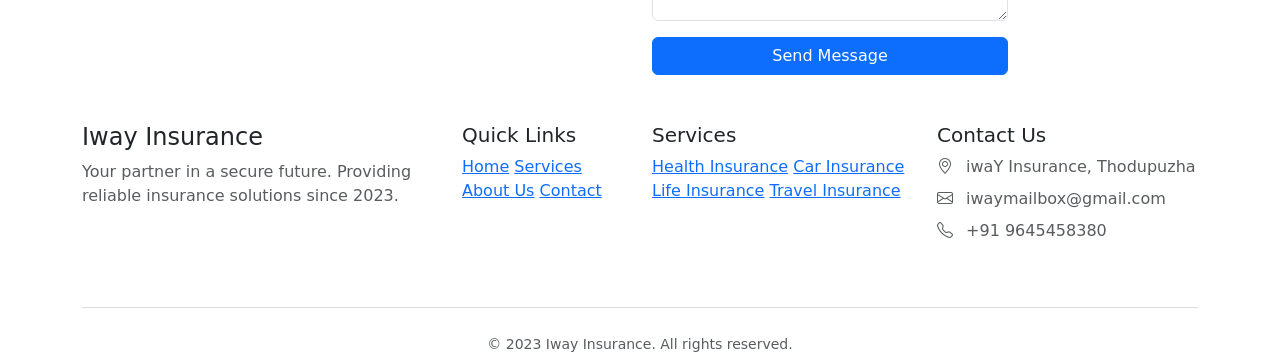
==== commit 80ef9c68: "Update index.html" ====
--- a/index.html
+++ b/index.html
@@ -10,7 +10,7 @@
     <!-- Bootstrap Icons -->
     <link rel="stylesheet" href="https://cdn.jsdelivr.net/npm/bootstrap-icons@1.11.1/font/bootstrap-icons.css">
     <!-- Custom CSS -->
-    <link rel="stylesheet" href="styles.css">
+    <link rel="stylesheet" href="css/styles.css">
 </head>
 
 <body>
@@ -65,14 +65,14 @@
                         data-bs-interval="5000">
                         <div class="carousel-inner rounded-4 hero-carousel-shadow">
                             <div class="carousel-item active">
-                                <img src="img1.jpeg" class="d-block w-100 carousel-image"
+                                <img src="assets/img1.jpeg" class="d-block w-100 carousel-image"
                                     alt="Insurance Protection">
                             </div>
                             <div class="carousel-item">
-                                <img src="img2.jpeg" class="d-block w-100 carousel-image" alt="Secure Future">
+                                <img src="assets/img2.jpeg" class="d-block w-100 carousel-image" alt="Secure Future">
                             </div>
                             <div class="carousel-item">
-                                <img src="img3.jpg" class="d-block w-100 carousel-image"
+                                <img src="assets/img3.jpg" class="d-block w-100 carousel-image"
                                     alt="Insurance Coverage">
                             </div>
                         </div>
@@ -171,7 +171,7 @@
                     </div>
                 </div>
                 <div class="col-lg-6">
-                    <img src="img3.jpg" class="img-fluid rounded-4 shadow-lg" alt="Trust and Security">
+                    <img src="assets/img3.jpg" class="img-fluid rounded-4 shadow-lg" alt="Trust and Security">
                 </div>
             </div>
         </div>
@@ -212,19 +212,24 @@
                                 </div>
                             </div>
                             <div class="col-md-6">
-                                <form class="contact-form">
+                                <form class="contact-form"
+                                    action="https://docs.google.com/forms/d/e/1FAIpQLScQRIsWW48j-rJ_26pm8Eyo4eBxq0pgrs7LDCl8Y7vnB3EvNA/formResponse"
+                                    method="POST" target="_blank">
                                     <div class="mb-3">
-                                        <input type="text" class="form-control" placeholder="Your Name" required>
+                                        <input type="text" class="form-control" name="entry.387381013"
+                                            placeholder="Your Name" required>
                                     </div>
                                     <div class="mb-3">
-                                        <input type="email" class="form-control" placeholder="Your Email" required>
+                                        <input type="email" class="form-control" name="entry.2053732963"
+                                            placeholder="Your Email" required>
                                     </div>
                                     <div class="mb-3">
-                                        <input type="tel" class="form-control" placeholder="Your Phone">
+                                        <input type="tel" class="form-control" name="entry.1482598485"
+                                            placeholder="Your Phone">
                                     </div>
                                     <div class="mb-3">
-                                        <textarea class="form-control" rows="4" placeholder="Your Message"
-                                            required></textarea>
+                                        <textarea class="form-control" name="entry.507442737" rows="4"
+                                            placeholder="Your Message" required></textarea>
                                     </div>
                                     <button type="submit" class="btn btn-primary w-100">Send Message</button>
                                 </form>
@@ -331,8 +336,4 @@
     </script>
 </body>
 
-
 </html>
-
-
-
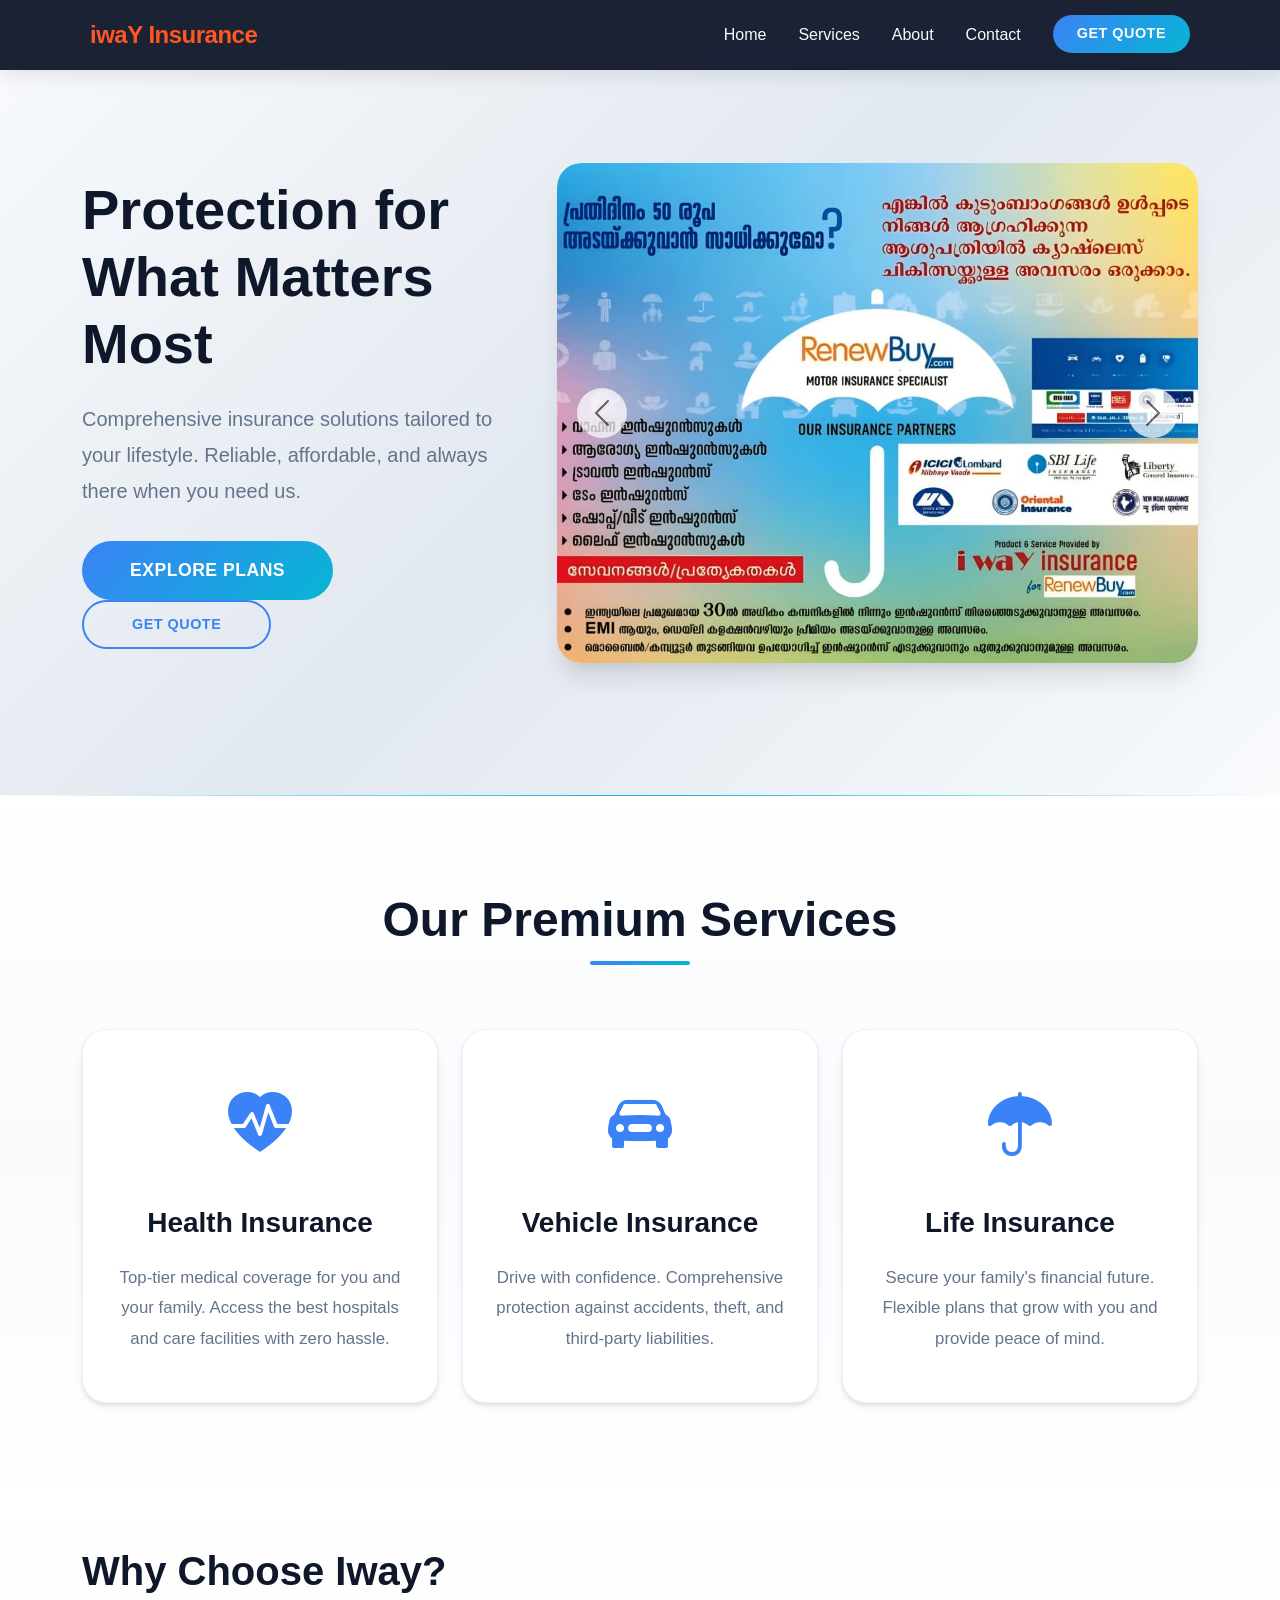
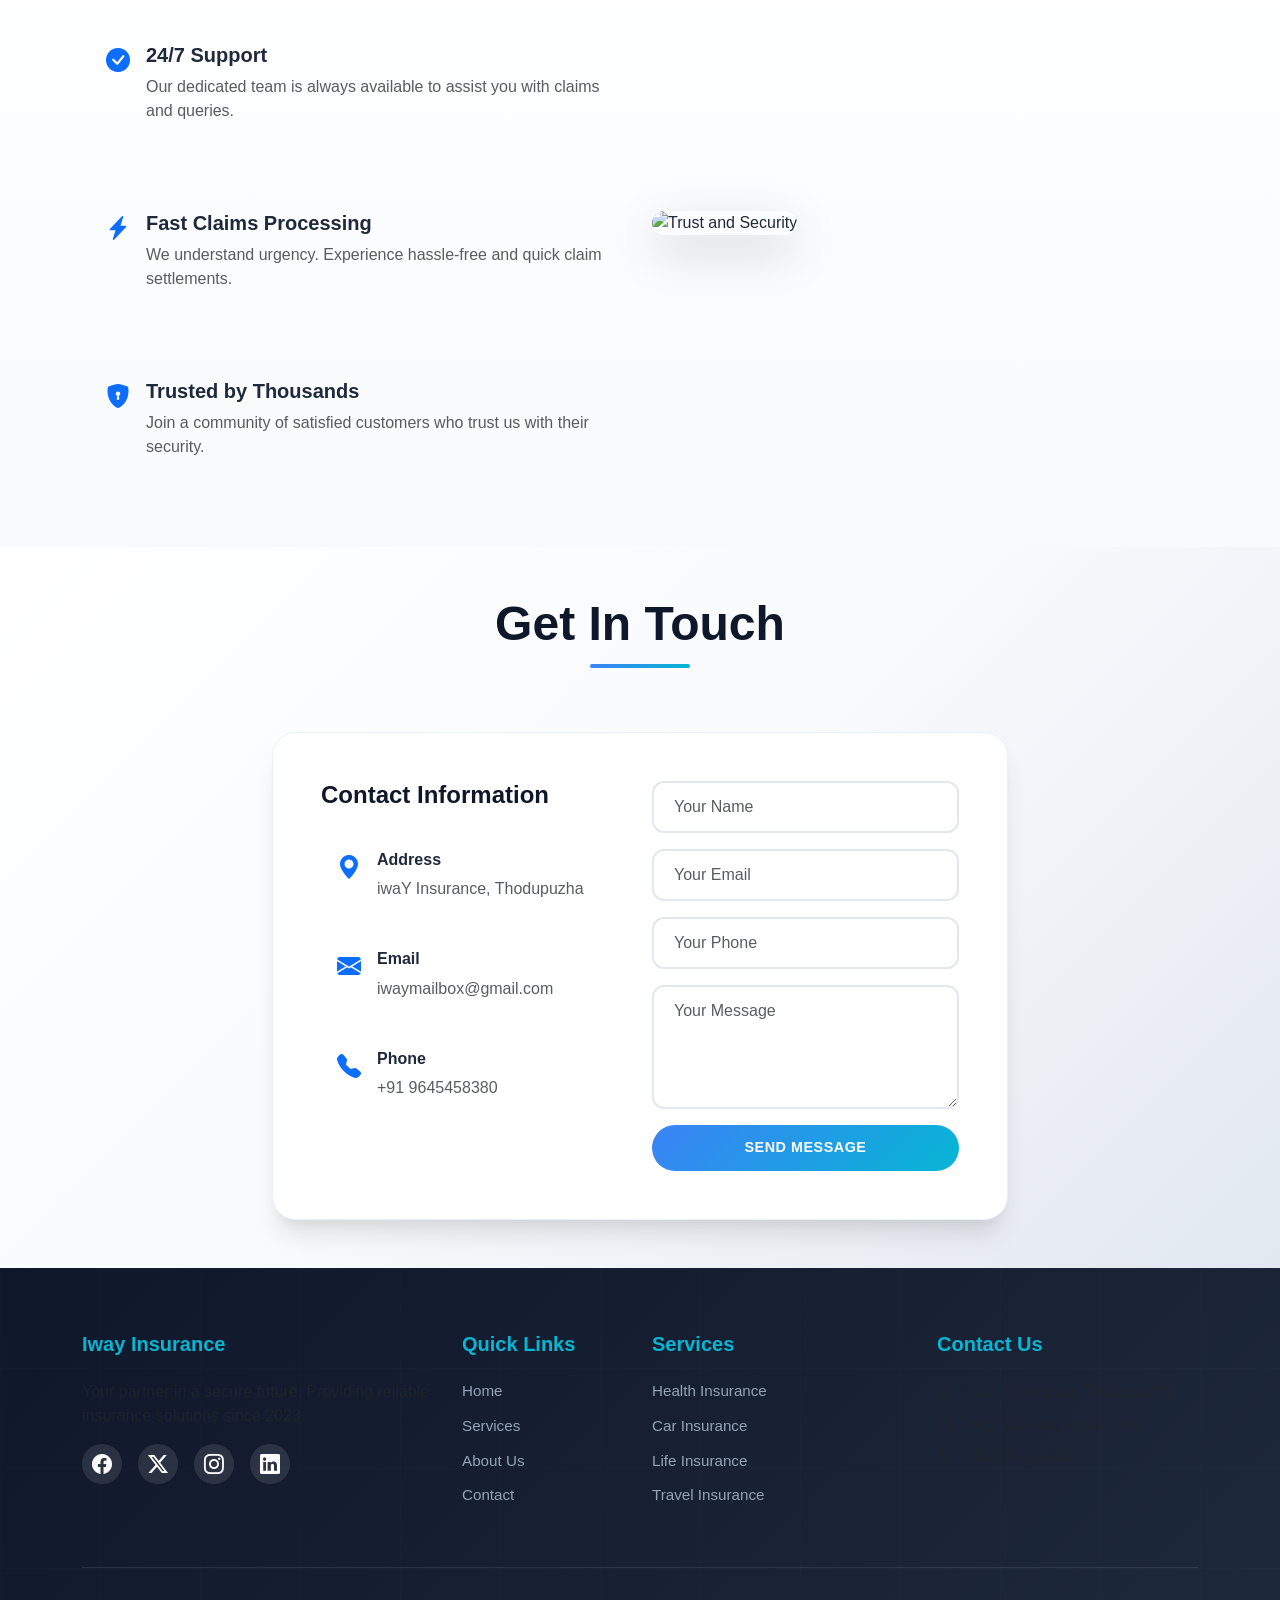
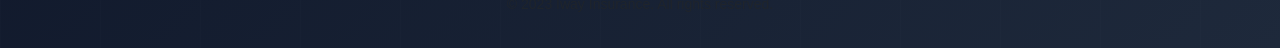
==== commit 2ae9c2ad: "Update index.html" ====
--- a/index.html
+++ b/index.html
@@ -10,7 +10,7 @@
     <!-- Bootstrap Icons -->
     <link rel="stylesheet" href="https://cdn.jsdelivr.net/npm/bootstrap-icons@1.11.1/font/bootstrap-icons.css">
     <!-- Custom CSS -->
-    <link rel="stylesheet" href="css/styles.css">
+    <link rel="stylesheet" href="styles.css">
 </head>
 
 <body>
@@ -18,7 +18,7 @@
     <nav class="navbar navbar-expand-lg navbar-dark fixed-top">
         <div class="container">
             <a class="navbar-brand d-flex align-items-center" href="#">
-                <!-- <img src="assets/logo2.jpeg" alt="Iway Insurance Logo" class="logo-img me-2" width="55" height="55"> -->
+                <!-- <img src="logo2.jpeg" alt="Iway Insurance Logo" class="logo-img me-2" width="55" height="55"> -->
                 <span class="brand-text">iwaY Insurance</span>
             </a>
             <button class="navbar-toggler" type="button" data-bs-toggle="collapse" data-bs-target="#navbarNav"
@@ -65,14 +65,14 @@
                         data-bs-interval="5000">
                         <div class="carousel-inner rounded-4 hero-carousel-shadow">
                             <div class="carousel-item active">
-                                <img src="assets/img1.jpeg" class="d-block w-100 carousel-image"
+                                <img src="img1.jpeg" class="d-block w-100 carousel-image"
                                     alt="Insurance Protection">
                             </div>
                             <div class="carousel-item">
-                                <img src="assets/img2.jpeg" class="d-block w-100 carousel-image" alt="Secure Future">
+                                <img src="img2.jpeg" class="d-block w-100 carousel-image" alt="Secure Future">
                             </div>
                             <div class="carousel-item">
-                                <img src="assets/img3.jpg" class="d-block w-100 carousel-image"
+                                <img src="img3.jpg" class="d-block w-100 carousel-image"
                                     alt="Insurance Coverage">
                             </div>
                         </div>
@@ -337,3 +337,4 @@
 </body>
 
 </html>
+
--- a/styles.css
+++ b/styles.css
@@ -0,0 +1,758 @@
+/* Google Fonts */
+@import url('https://fonts.googleapis.com/css2?family=Outfit:wght@300;400;500;600;700;800&display=swap');
+
+:root {
+    --primary-color: #0f172a;
+    --secondary-color: #3b82f6;
+    --accent-color: #06b6d4;
+    --text-light: #f8fafc;
+    --text-dark: #1e293b;
+    --glass-bg: rgba(255, 255, 255, 0.1);
+    --glass-border: rgba(255, 255, 255, 0.2);
+    --gradient-primary: linear-gradient(135deg, #0f172a 0%, #1e293b 100%);
+    --gradient-accent: linear-gradient(135deg, #3b82f6 0%, #06b6d4 100%);
+    --shadow-lg: 0 10px 15px -3px rgba(0, 0, 0, 0.1), 0 4px 6px -2px rgba(0, 0, 0, 0.05);
+    --shadow-xl: 0 20px 25px -5px rgba(0, 0, 0, 0.1), 0 10px 10px -5px rgba(0, 0, 0, 0.04);
+}
+
+* {
+    margin: 0;
+    padding: 0;
+    box-sizing: border-box;
+}
+
+body {
+    font-family: 'Outfit', sans-serif;
+    color: var(--text-dark);
+    background-color: #f1f5f9;
+    overflow-x: hidden;
+    padding-top: 100px;
+}
+
+/* Navbar */
+.navbar {
+    background: rgba(15, 23, 42, 0.95) !important;
+    backdrop-filter: blur(12px);
+    box-shadow: 0 4px 20px rgba(0, 0, 0, 0.1);
+    padding: 0.5rem 0;
+    transition: all 0.3s ease;
+    min-height: 70px;
+}
+
+.navbar.scrolled {
+    background: rgba(15, 23, 42, 0.98) !important;
+    box-shadow: 0 10px 30px rgba(0, 0, 0, 0.2);
+    padding: 0.25rem 0;
+    min-height: 60px;
+}
+
+.navbar.scrolled .logo-img {
+    width: 45px;
+    height: 45px;
+}
+
+.navbar.scrolled .brand-text {
+    font-size: 1.5rem;
+}
+
+.logo-img {
+    width: 55px;
+    height: 55px;
+    object-fit: contain;
+    border-radius: 12px;
+    max-width: 100%;
+    display: block;
+    flex-shrink: 0;
+    transition: transform 0.3s ease;
+}
+
+.logo-img:hover {
+    transform: scale(1.05);
+}
+
+.brand-text {
+    font-size: 1.5rem;
+    font-weight: 700;
+    color: #FF5722;
+    font-family: 'Broadway Engraved', 'Broadway', sans-serif;
+    letter-spacing: -0.5px;
+    margin-left: 0.5rem;
+}
+
+.nav-link {
+    color: var(--text-light) !important;
+    font-weight: 500;
+    margin: 0 0.5rem;
+    transition: color 0.3s ease;
+    position: relative;
+}
+
+.nav-link::after {
+    content: '';
+    position: absolute;
+    bottom: -5px;
+    left: 50%;
+    transform: translateX(-50%);
+    width: 0;
+    height: 2px;
+    background: var(--gradient-accent);
+    transition: width 0.3s ease;
+}
+
+.nav-link:hover::after,
+.nav-link.active::after {
+    width: 80%;
+}
+
+.nav-link:hover,
+.nav-link.active {
+    color: var(--accent-color) !important;
+}
+
+.nav-link.btn {
+    border-radius: 50px;
+    padding: 0.5rem 1.5rem !important;
+    margin-left: 1rem !important;
+}
+
+.nav-link.btn::after {
+    display: none;
+}
+
+/* Buttons */
+.btn-primary {
+    background: var(--gradient-accent);
+    border: none;
+    padding: 0.75rem 1.5rem;
+    font-weight: 600;
+    border-radius: 50px;
+    transition: all 0.3s ease;
+    color: white;
+    text-transform: uppercase;
+    letter-spacing: 0.5px;
+    font-size: 0.9rem;
+}
+
+.btn-primary:hover {
+    transform: translateY(-2px);
+    box-shadow: 0 10px 20px rgba(59, 130, 246, 0.4);
+    background: var(--gradient-accent);
+    color: white;
+}
+
+.btn-lg {
+    padding: 1rem 2.5rem;
+    font-size: 1.1rem;
+}
+
+/* Hero Section */
+.hero-section {
+    position: relative;
+    min-height: 85vh;
+    width: 100%;
+    padding: 5rem 0;
+    margin-top: -70px;
+    background: linear-gradient(135deg, #f8fafc 0%, #e2e8f0 50%, #f8fafc 100%);
+    display: flex;
+    align-items: center;
+}
+
+/* Ensure carousel fills container properly */
+#heroCarousel .carousel-inner {
+    height: 100%;
+}
+
+#heroCarousel .carousel-item {
+    height: 500px;
+}
+
+@media (max-width: 992px) {
+    #heroCarousel .carousel-item {
+        height: 400px;
+    }
+}
+
+@media (max-width: 768px) {
+    #heroCarousel .carousel-item {
+        height: 350px;
+    }
+}
+
+@media (max-width: 576px) {
+    #heroCarousel .carousel-item {
+        height: 300px;
+    }
+}
+
+.hero-section .container {
+    position: relative;
+    z-index: 1;
+}
+
+.hero-title {
+    font-size: 3.5rem;
+    font-weight: 800;
+    margin-bottom: 1.5rem;
+    color: var(--primary-color);
+    animation: fadeInUp 1s ease-out;
+    line-height: 1.2;
+}
+
+.hero-subtitle {
+    font-size: 1.25rem;
+    margin-bottom: 2rem;
+    font-weight: 400;
+    color: #64748b;
+    animation: fadeInUp 1s ease-out 0.3s backwards;
+    line-height: 1.8;
+}
+
+.hero-btn {
+    animation: fadeInUp 1s ease-out 0.6s backwards;
+}
+
+/* Carousel Styling */
+#heroCarousel {
+    position: relative;
+    border-radius: 24px;
+    overflow: hidden;
+    box-shadow: var(--shadow-xl);
+}
+
+.hero-carousel-shadow {
+    box-shadow: var(--shadow-xl);
+}
+
+.carousel-inner {
+    border-radius: 24px;
+    overflow: hidden;
+}
+
+.carousel-image {
+    object-fit: cover;
+    object-position: center;
+    height: 500px;
+    width: 100%;
+    border-radius: 24px;
+    transition: transform 0.5s ease;
+}
+
+.carousel-item:hover .carousel-image {
+    transform: scale(1.05);
+}
+
+.carousel-control-prev,
+.carousel-control-next {
+    width: 50px;
+    height: 50px;
+    background: rgba(255, 255, 255, 0.9);
+    border-radius: 50%;
+    top: 50%;
+    transform: translateY(-50%);
+    opacity: 0.8;
+    transition: all 0.3s ease;
+}
+
+.carousel-control-prev {
+    left: 20px;
+}
+
+.carousel-control-next {
+    right: 20px;
+}
+
+.carousel-control-prev:hover,
+.carousel-control-next:hover {
+    opacity: 1;
+    background: white;
+    box-shadow: 0 5px 15px rgba(0, 0, 0, 0.2);
+}
+
+.carousel-control-prev-icon,
+.carousel-control-next-icon {
+    filter: invert(1);
+    opacity: 0.7;
+}
+
+.carousel-control-prev:hover .carousel-control-prev-icon,
+.carousel-control-next:hover .carousel-control-next-icon {
+    opacity: 1;
+}
+
+.btn-outline-primary {
+    border: 2px solid var(--secondary-color);
+    color: var(--secondary-color);
+    background: transparent;
+    border-radius: 50px;
+    padding: 0.75rem 1.5rem;
+    font-weight: 600;
+    transition: all 0.3s ease;
+    text-transform: uppercase;
+    letter-spacing: 0.5px;
+    font-size: 0.9rem;
+}
+
+.btn-outline-primary:hover {
+    background: var(--gradient-accent);
+    border-color: transparent;
+    color: white;
+    transform: translateY(-2px);
+    box-shadow: 0 10px 20px rgba(59, 130, 246, 0.3);
+}
+
+/* Services Section */
+#services {
+    background: linear-gradient(to bottom, #ffffff 0%, #f8fafc 50%, #ffffff 100%);
+    padding: 7rem 0;
+    position: relative;
+}
+
+#services::before {
+    content: '';
+    position: absolute;
+    top: 0;
+    left: 0;
+    right: 0;
+    height: 1px;
+    background: linear-gradient(90deg, transparent, var(--accent-color), transparent);
+}
+
+.section-title {
+    font-size: 3rem;
+    font-weight: 800;
+    margin-bottom: 4rem;
+    color: var(--primary-color);
+    text-align: center;
+    position: relative;
+    padding-bottom: 1rem;
+}
+
+.section-title::after {
+    content: '';
+    position: absolute;
+    bottom: 0;
+    left: 50%;
+    transform: translateX(-50%);
+    width: 100px;
+    height: 4px;
+    background: var(--gradient-accent);
+    border-radius: 2px;
+}
+
+.service-card {
+    background: white;
+    border: none;
+    border-radius: 24px;
+    padding: 3rem 2rem;
+    transition: all 0.4s cubic-bezier(0.175, 0.885, 0.32, 1.275);
+    box-shadow: 0 4px 6px -1px rgba(0, 0, 0, 0.1), 0 2px 4px -1px rgba(0, 0, 0, 0.06);
+    height: 100%;
+    position: relative;
+    overflow: hidden;
+    z-index: 1;
+    cursor: pointer;
+    border: 1px solid rgba(59, 130, 246, 0.1);
+}
+
+.service-card::before {
+    content: '';
+    position: absolute;
+    top: 0;
+    left: 0;
+    width: 100%;
+    height: 100%;
+    background: var(--gradient-accent);
+    opacity: 0;
+    z-index: -1;
+    transition: opacity 0.4s ease;
+}
+
+.service-card:hover {
+    transform: translateY(-15px) scale(1.02);
+    box-shadow: var(--shadow-xl);
+    color: white;
+}
+
+.service-card:hover::before {
+    opacity: 1;
+}
+
+.service-card:hover .card-title,
+.service-card:hover .card-text {
+    color: white;
+}
+
+.card-icon {
+    font-size: 4rem;
+    margin-bottom: 2rem;
+    color: var(--secondary-color);
+    transition: all 0.4s ease;
+    display: inline-block;
+}
+
+.service-card:hover .card-icon {
+    color: white;
+    transform: scale(1.2) rotate(5deg);
+}
+
+.card-title {
+    font-weight: 700;
+    margin-bottom: 1.5rem;
+    color: var(--primary-color);
+    font-size: 1.75rem;
+    transition: color 0.3s ease;
+}
+
+.card-text {
+    color: #64748b;
+    line-height: 1.8;
+    font-size: 1.05rem;
+    transition: color 0.3s ease;
+}
+
+/* About/Features Section */
+#about {
+    padding: 7rem 0;
+    background: linear-gradient(to bottom, #ffffff 0%, #f8fafc 100%);
+    position: relative;
+}
+
+#about h2 {
+    font-size: 2.5rem;
+    font-weight: 800;
+}
+
+#about .d-flex {
+    padding: 1.5rem;
+    border-radius: 16px;
+    transition: all 0.3s ease;
+}
+
+#about .d-flex:hover {
+    background: #f8fafc;
+    transform: translateX(10px);
+}
+
+#about img {
+    transition: transform 0.3s ease, box-shadow 0.3s ease;
+    border-radius: 20px;
+}
+
+#about img:hover {
+    transform: scale(1.03);
+    box-shadow: 0 20px 40px rgba(0, 0, 0, 0.15);
+}
+
+/* Contact Section */
+#contact {
+    padding: 7rem 0;
+    background: linear-gradient(135deg, #ffffff 0%, #f8fafc 50%, #e2e8f0 100%);
+    position: relative;
+}
+
+.contact-card {
+    background: white;
+    border-radius: 24px;
+    padding: 3rem;
+    box-shadow: var(--shadow-xl);
+    border: 1px solid rgba(59, 130, 246, 0.1);
+    transition: transform 0.3s ease, box-shadow 0.3s ease;
+}
+
+.contact-card:hover {
+    transform: translateY(-5px);
+    box-shadow: 0 25px 50px -12px rgba(0, 0, 0, 0.15);
+}
+
+.contact-info h4 {
+    color: var(--primary-color);
+    font-weight: 700;
+    margin-bottom: 2rem;
+}
+
+.contact-info .d-flex {
+    padding: 1rem;
+    border-radius: 12px;
+    transition: all 0.3s ease;
+    margin-bottom: 1rem;
+}
+
+.contact-info .d-flex:hover {
+    background: #f8fafc;
+    transform: translateX(5px);
+}
+
+.contact-form .form-control {
+    border: 2px solid #e2e8f0;
+    border-radius: 12px;
+    padding: 0.75rem 1.25rem;
+    font-size: 1rem;
+    transition: all 0.3s ease;
+}
+
+.contact-form .form-control:focus {
+    border-color: var(--secondary-color);
+    box-shadow: 0 0 0 3px rgba(59, 130, 246, 0.1);
+    outline: none;
+    transform: translateY(-2px);
+}
+
+.contact-form .form-control:hover {
+    border-color: var(--accent-color);
+}
+
+/* Footer */
+footer {
+    background: var(--gradient-primary);
+    color: var(--text-light);
+    padding: 4rem 0 2rem;
+    position: relative;
+    overflow: hidden;
+}
+
+footer::before {
+    content: '';
+    position: absolute;
+    top: 0;
+    left: 0;
+    width: 100%;
+    height: 100%;
+    background: url('data:image/svg+xml,<svg width="100" height="100" xmlns="http://www.w3.org/2000/svg"><defs><pattern id="grid" width="100" height="100" patternUnits="userSpaceOnUse"><path d="M 100 0 L 0 0 0 100" fill="none" stroke="rgba(255,255,255,0.05)" stroke-width="1"/></pattern></defs><rect width="100" height="100" fill="url(%23grid)"/></svg>');
+    opacity: 0.3;
+}
+
+footer .container {
+    position: relative;
+    z-index: 1;
+}
+
+.footer-heading {
+    font-weight: 700;
+    margin-bottom: 1.5rem;
+    color: var(--accent-color);
+    font-size: 1.25rem;
+}
+
+.footer-link {
+    color: #94a3b8;
+    text-decoration: none;
+    display: block;
+    margin-bottom: 0.75rem;
+    transition: all 0.3s ease;
+    font-size: 0.95rem;
+}
+
+.footer-link:hover {
+    color: var(--text-light);
+    transform: translateX(5px);
+}
+
+footer a.text-white {
+    transition: all 0.3s ease;
+    display: inline-flex;
+    align-items: center;
+    justify-content: center;
+    width: 40px;
+    height: 40px;
+    border-radius: 50%;
+    background: rgba(255, 255, 255, 0.1);
+}
+
+footer a.text-white:hover {
+    background: var(--gradient-accent);
+    transform: translateY(-3px);
+    box-shadow: 0 5px 15px rgba(59, 130, 246, 0.3);
+}
+
+/* Animations */
+@keyframes fadeInUp {
+    from {
+        opacity: 0;
+        transform: translateY(30px);
+    }
+
+    to {
+        opacity: 1;
+        transform: translateY(0);
+    }
+}
+
+@keyframes fadeIn {
+    from {
+        opacity: 0;
+    }
+
+    to {
+        opacity: 1;
+    }
+}
+
+/* Smooth Scrolling */
+html {
+    scroll-behavior: smooth;
+}
+
+/* Additional Visual Enhancements */
+.navbar-brand {
+    transition: transform 0.3s ease;
+}
+
+.navbar-brand:hover {
+    transform: scale(1.02);
+}
+
+/* Section Spacing Improvements */
+section {
+    position: relative;
+}
+
+/* Responsive Adjustments */
+@media (max-width: 992px) {
+    .hero-title {
+        font-size: 3rem;
+    }
+
+    .hero-subtitle {
+        font-size: 1.15rem;
+    }
+
+    .section-title {
+        font-size: 2.5rem;
+    }
+
+    .carousel-image {
+        height: 400px;
+    }
+}
+
+@media (max-width: 768px) {
+    body {
+        padding-top: 70px;
+    }
+
+    .hero-section {
+        min-height: auto;
+        padding: 3rem 0;
+        margin-top: -70px;
+    }
+
+    .hero-title {
+        font-size: 2.5rem;
+        text-align: center;
+    }
+
+    .hero-subtitle {
+        font-size: 1.1rem;
+        margin-bottom: 2rem;
+        text-align: center;
+    }
+
+    .hero-btn {
+        text-align: center;
+    }
+
+    .carousel-image {
+        height: 350px;
+    }
+
+    .carousel-control-prev,
+    .carousel-control-next {
+        width: 40px;
+        height: 40px;
+    }
+
+    .carousel-control-prev {
+        left: 10px;
+    }
+
+    .carousel-control-next {
+        right: 10px;
+    }
+
+    .section-title {
+        font-size: 2rem;
+        margin-bottom: 3rem;
+    }
+
+    .service-card {
+        padding: 2rem 1.5rem;
+        margin-bottom: 1.5rem;
+    }
+
+    .card-icon {
+        font-size: 3rem;
+    }
+
+    .contact-card {
+        padding: 2rem 1.5rem;
+    }
+
+    .navbar-brand {
+        font-size: 1.25rem;
+    }
+
+    .logo-img {
+        width: 80px;
+        height: 80px;
+    }
+
+    .brand-text {
+        font-size: 1.5rem;
+    }
+
+    .navbar {
+        min-height: 90px;
+    }
+}
+
+@media (max-width: 576px) {
+    .hero-title {
+        font-size: 2rem;
+    }
+
+    .hero-subtitle {
+        font-size: 1rem;
+    }
+
+    .btn-lg {
+        padding: 0.75rem 1.5rem;
+        font-size: 1rem;
+    }
+
+    .carousel-image {
+        height: 300px;
+    }
+
+    .hero-btn .btn {
+        display: block;
+        width: 100%;
+        margin-bottom: 1rem;
+    }
+
+    .hero-btn .btn:last-child {
+        margin-bottom: 0;
+    }
+}
+
+/* Loading Animation */
+.carousel-item {
+    animation: fadeIn 0.6s ease-in;
+}
+
+/* Scrollbar Styling */
+::-webkit-scrollbar {
+    width: 10px;
+}
+
+::-webkit-scrollbar-track {
+    background: #f1f5f9;
+}
+
+::-webkit-scrollbar-thumb {
+    background: var(--gradient-accent);
+    border-radius: 5px;
+}
+
+::-webkit-scrollbar-thumb:hover {
+    background: var(--secondary-color);
+}
